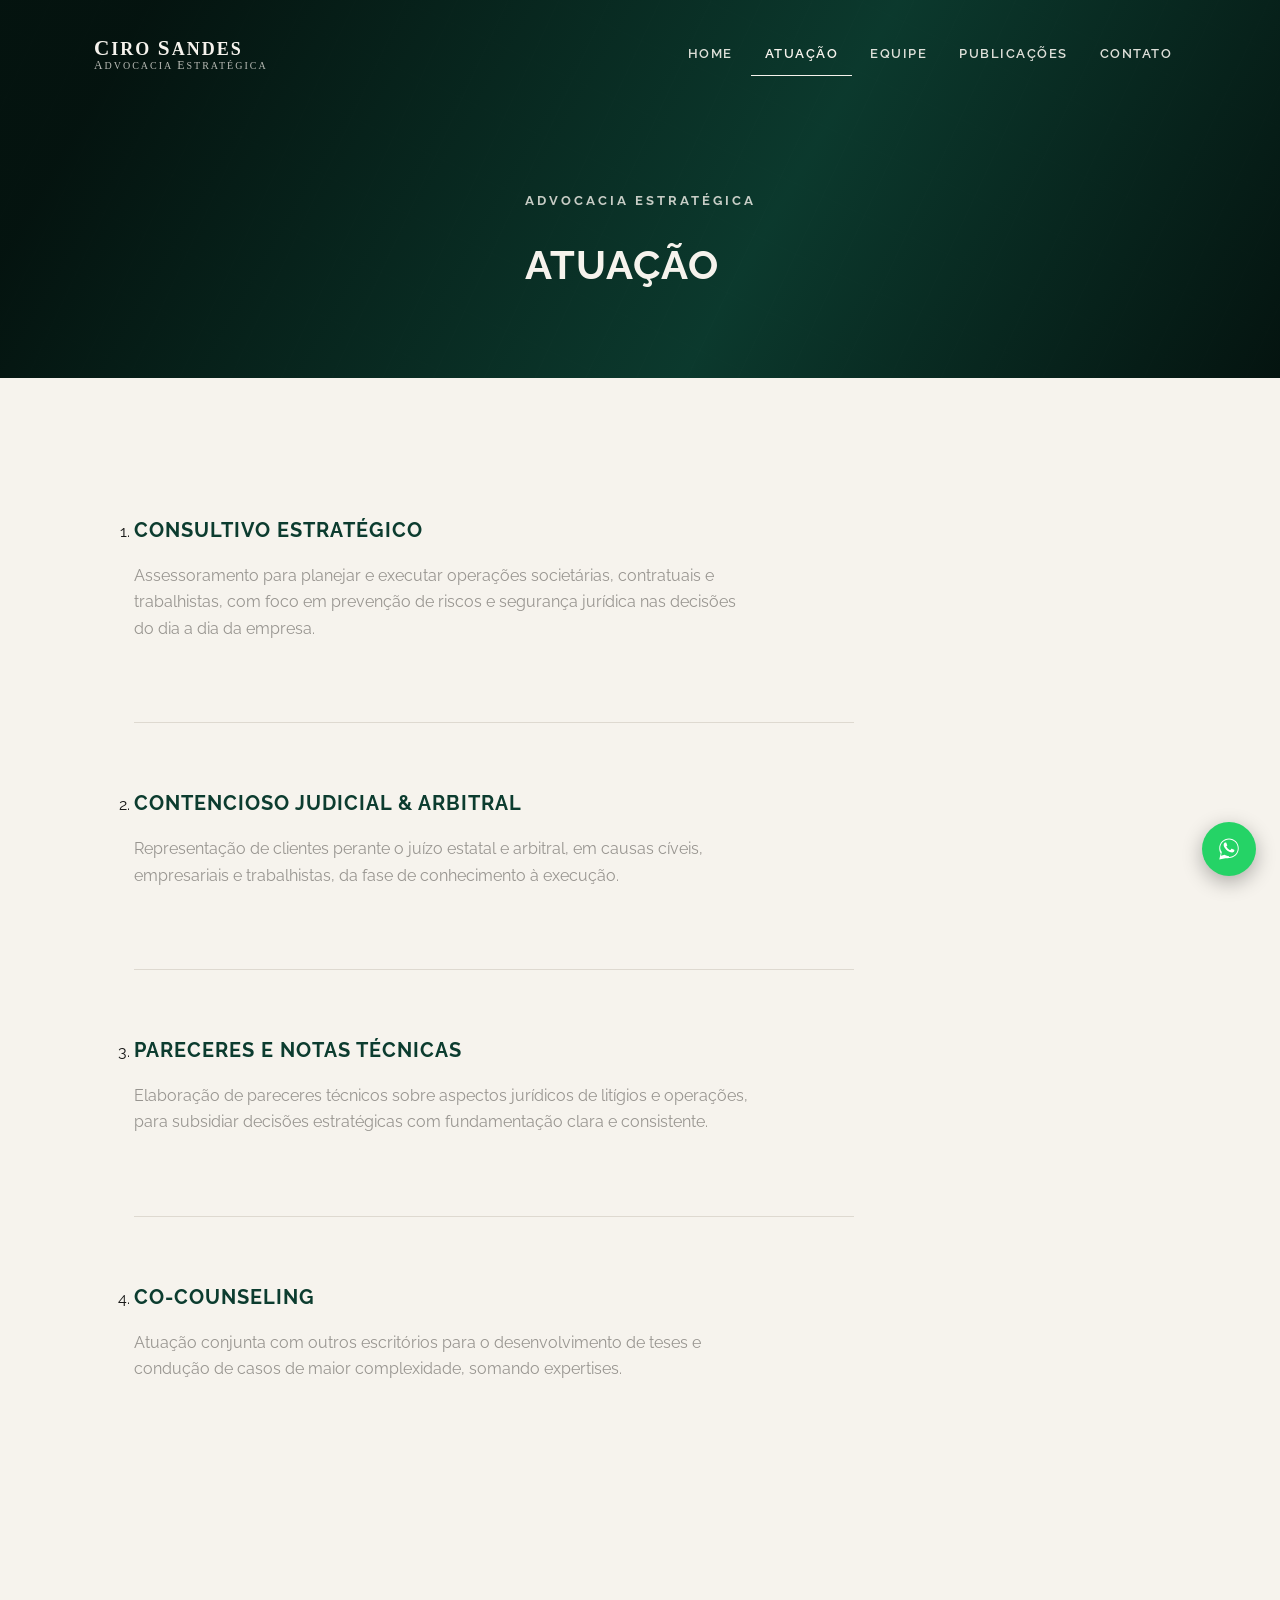
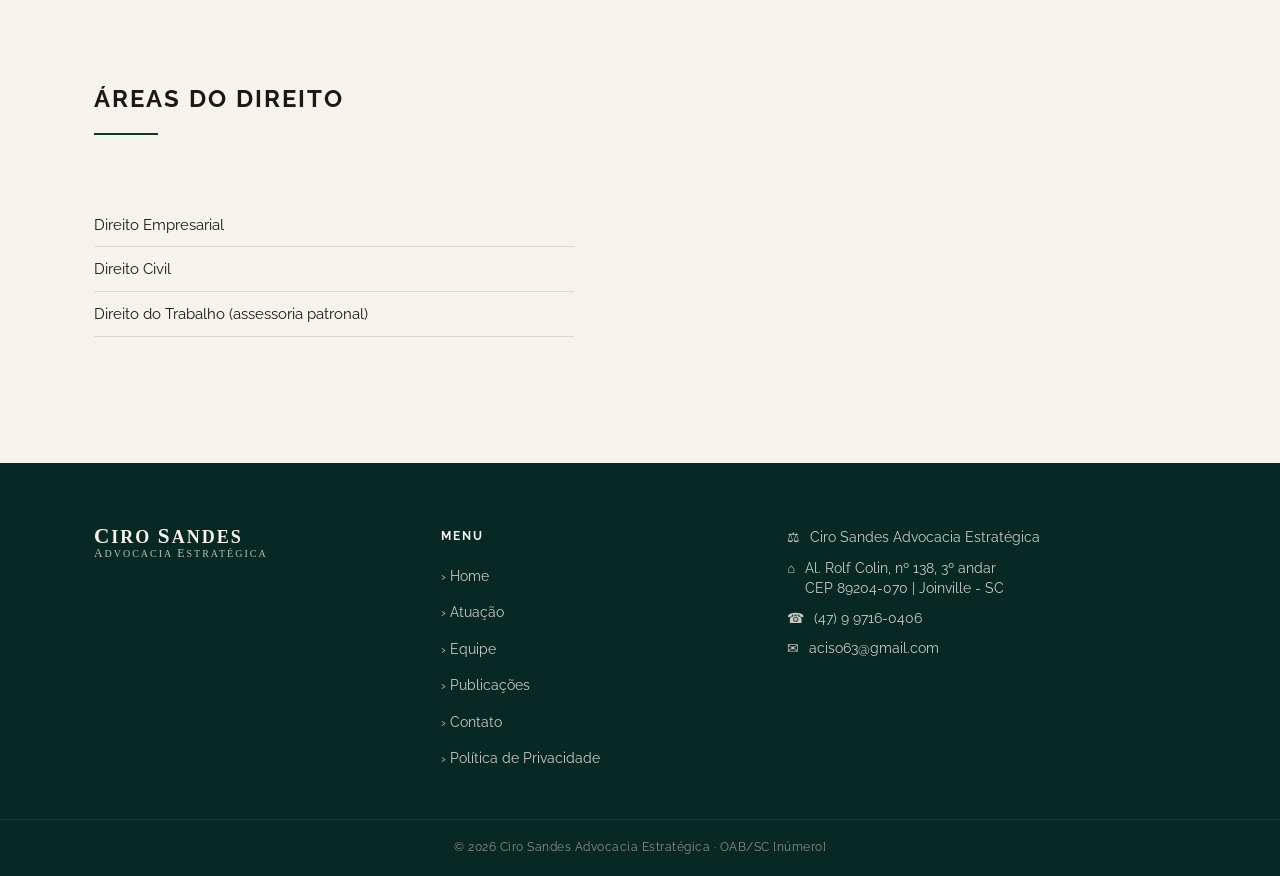
==== atuacao/index.html @ 4ce1efc1 "Rebuild as a multi-page editorial site matching adamek.com.br's IA Replace the single-page anchor la" ====
<!DOCTYPE html>
<html lang="pt-br">
<head>
<meta charset="UTF-8" />
<meta name="viewport" content="width=device-width, initial-scale=1.0" />
<title>Atuação — Ciro Sandes Advocacia Estratégica</title>
<meta name="description" content="Áreas de atuação de Ciro Sandes Advocacia Estratégica: consultivo estratégico, contencioso judicial e arbitral, pareceres e co-counseling." />
<link rel="canonical" href="https://seudominio.com.br/atuacao/" />
<meta property="og:type" content="website" />
<meta property="og:locale" content="pt_BR" />
<meta property="og:title" content="Atuação — Ciro Sandes Advocacia Estratégica" />
<meta property="og:description" content="Consultivo estratégico, contencioso judicial e arbitral, pareceres e notas técnicas, co-counseling." />
<meta property="og:url" content="https://seudominio.com.br/atuacao/" />
<link rel="icon" href="/assets/icons/favicon.svg" type="image/svg+xml" />
<link rel="preconnect" href="https://fonts.googleapis.com" />
<link rel="preconnect" href="https://fonts.gstatic.com" crossorigin />
<link href="https://fonts.googleapis.com/css2?family=Raleway:wght@300;400;500;600;700;800&display=swap" rel="stylesheet" />
<link rel="stylesheet" href="/css/style.css" />
</head>
<body>

<a class="skip-link" href="#conteudo">Pular para o conteúdo</a>

<header class="site-header" id="topo">
  <div class="container header-inner">
    <a href="/" class="brand">
      <img src="/assets/img/logo/ciro-sandes-logo.png" alt="Ciro Sandes Advocacia Estratégica" class="brand-logo" onerror="this.style.display='none'" />
      <span class="brand-text cap-initials">
        <strong>Ciro Sandes</strong>
        <small>Advocacia Estratégica</small>
      </span>
    </a>

    <nav class="main-nav" id="main-nav">
      <ul>
        <li><a href="/">Home</a></li>
        <li><a href="/atuacao/" aria-current="page">Atuação</a></li>
        <li><a href="/equipe/">Equipe</a></li>
        <li><a href="/publicacoes/">Publicações</a></li>
        <li><a href="/contato/">Contato</a></li>
      </ul>
    </nav>

    <button class="nav-toggle" id="nav-toggle" aria-label="Abrir menu" aria-expanded="false" aria-controls="main-nav">
      <span></span><span></span><span></span>
    </button>
  </div>
</header>

<main id="conteudo">

  <section class="page-hero">
    <div class="hero-texture" aria-hidden="true"></div>
    <div class="container page-hero-inner">
      <p class="eyebrow">Advocacia Estratégica</p>
      <h1>Atuação</h1>
    </div>
  </section>

  <section class="about" style="padding-top: var(--space-8);">
    <div class="container">
      <ol class="areas-list">
        <li class="area-item" id="consultivo-estrategico">
          <h2>Consultivo estratégico</h2>
          <p>Assessoramento para planejar e executar operações societárias, contratuais e trabalhistas, com foco em prevenção de riscos e segurança jurídica nas decisões do dia a dia da empresa.</p>
        </li>
        <li class="area-item" id="contencioso-judicial-arbitral">
          <h2>Contencioso judicial &amp; arbitral</h2>
          <p>Representação de clientes perante o juízo estatal e arbitral, em causas cíveis, empresariais e trabalhistas, da fase de conhecimento à execução.</p>
        </li>
        <li class="area-item" id="pareceres-notas-tecnicas">
          <h2>Pareceres e notas técnicas</h2>
          <p>Elaboração de pareceres técnicos sobre aspectos jurídicos de litígios e operações, para subsidiar decisões estratégicas com fundamentação clara e consistente.</p>
        </li>
        <li class="area-item" id="co-counseling">
          <h2>Co-counseling</h2>
          <p>Atuação conjunta com outros escritórios para o desenvolvimento de teses e condução de casos de maior complexidade, somando expertises.</p>
        </li>
      </ol>
    </div>
  </section>

  <section class="about" id="areas-direito">
    <div class="container about-grid">
      <div class="section-head">
        <h2>ÁREAS DO DIREITO</h2>
        <span class="rule"></span>
      </div>
      <div class="about-areas" style="grid-column: 1 / -1; max-width: 480px;">
        <ul>
          <li>Direito Empresarial</li>
          <li>Direito Civil</li>
          <li>Direito do Trabalho (assessoria patronal)</li>
        </ul>
      </div>
    </div>
  </section>

</main>

<footer class="site-footer">
  <div class="container footer-grid">
    <div class="footer-brand">
      <img src="/assets/img/logo/ciro-sandes-logo.png" alt="Ciro Sandes Advocacia Estratégica" onerror="this.style.display='none'" />
      <span class="brand-text cap-initials">
        <strong>Ciro Sandes</strong>
        <small>Advocacia Estratégica</small>
      </span>
    </div>

    <div class="footer-nav">
      <p class="widget-title">Menu</p>
      <ul>
        <li><a href="/">› Home</a></li>
        <li><a href="/atuacao/">› Atuação</a></li>
        <li><a href="/equipe/">› Equipe</a></li>
        <li><a href="/publicacoes/">› Publicações</a></li>
        <li><a href="/contato/">› Contato</a></li>
        <li><a href="/privacidade/">› Política de Privacidade</a></li>
      </ul>
    </div>

    <div class="footer-contact">
      <ul>
        <li><span class="icon" aria-hidden="true">⚖</span>Ciro Sandes Advocacia Estratégica</li>
        <li><span class="icon" aria-hidden="true">⌂</span>Al. Rolf Colin, nº 138, 3º andar<br>CEP 89204-070 | Joinville - SC</li>
        <li><span class="icon" aria-hidden="true">☎</span><a href="tel:+5547997160406">(47) 9 9716-0406</a></li>
        <li><span class="icon" aria-hidden="true">✉</span><a href="mailto:aciso63@gmail.com">aciso63@gmail.com</a></li>
      </ul>
    </div>
  </div>

  <div class="footer-bottom">
    <div class="container">
      <p>&copy; <span id="year"></span> Ciro Sandes Advocacia Estratégica · OAB/SC [número]</p>
    </div>
  </div>
</footer>

<a href="https://wa.me/5547997160406" class="whatsapp-fab" target="_blank" rel="noopener" aria-label="Falar no WhatsApp">
  <svg viewBox="0 0 32 32" aria-hidden="true"><path d="M16.001 3C9.373 3 4 8.373 4 15.001c0 2.386.63 4.62 1.735 6.554L4 29l7.62-1.69A11.94 11.94 0 0 0 16.001 27C22.63 27 28 21.627 28 15.001 28 8.373 22.63 3 16.001 3zm0 21.8a9.77 9.77 0 0 1-4.98-1.36l-.357-.212-4.52 1.003 1.03-4.406-.234-.372A9.74 9.74 0 0 1 5.2 15c0-5.964 4.837-10.8 10.801-10.8 5.963 0 10.799 4.836 10.799 10.8 0 5.963-4.836 10.8-10.799 10.8zm5.928-8.09c-.324-.163-1.917-.946-2.214-1.055-.297-.108-.513-.162-.729.163-.216.325-.837 1.055-1.027 1.272-.189.216-.378.243-.702.081-.324-.163-1.368-.505-2.606-1.612-.963-.86-1.614-1.923-1.803-2.248-.189-.325-.02-.5.143-.662.146-.146.324-.379.486-.568.163-.19.216-.325.324-.54.108-.217.054-.406-.027-.569-.081-.162-.729-1.762-.999-2.412-.263-.632-.53-.547-.729-.557l-.62-.011c-.216 0-.568.081-.865.406-.297.325-1.135 1.11-1.135 2.708 0 1.598 1.162 3.142 1.324 3.359.163.216 2.288 3.494 5.545 4.899.775.334 1.38.534 1.852.684.778.248 1.486.213 2.046.129.624-.093 1.917-.784 2.187-1.541.27-.758.27-1.407.189-1.542-.081-.135-.297-.216-.621-.379z"/></svg>
</a>

<script src="/js/main.js" defer></script>
</body>
</html>
---- css/style.css ----
/* ==========================================================================
   Design tokens — ivory + dark forest green (traditional law-firm palette)
   ========================================================================== */
:root {
  color-scheme: light;

  --color-bg: #f6f3ed;        /* fundo principal — marfim / off-white quente */
  --color-bg-alt: #eae5db;    /* fundo alternativo recomendado — bege claro */
  --color-white: #fcfbf8;     /* branco auxiliar — branco suave */
  --color-green: #0c3c2f;     /* verde institucional — verde floresta escuro */
  --color-green-dark: #082923;
  --color-text: #191918;      /* texto principal escuro — preto quente */
  --color-text-muted: #989590;/* cinza/taupe auxiliar */
  --color-border: #ded9d0;    /* bordas — bege/cinza muito claro */

  --font-heading: Georgia, 'Times New Roman', serif;
  --font-base: 'Raleway', sans-serif;

  --container-width: 1140px;
  --header-height: 110px;
  --header-height-scrolled: 55px;
  --transition: 0.25s ease;

  --space-1: 8px;
  --space-2: 16px;
  --space-3: 24px;
  --space-4: 32px;
  --space-5: 48px;
  --space-6: 64px;
  --space-7: 80px;
  --space-8: 96px;
  --space-9: 120px;
}

@media (max-width: 860px) {
  :root { --header-height: 90px; }
}

/* Fixed brand palette — this is a marketing site with a defined identity,
   so it does not adapt to the visitor's OS dark-mode preference. */

/* ==========================================================================
   Reset
   ========================================================================== */
* { box-sizing: border-box; }
html { scroll-behavior: smooth; }
body {
  margin: 0;
  font-family: var(--font-base);
  color: var(--color-text);
  background: var(--color-bg);
  line-height: 1.65;
  -webkit-font-smoothing: antialiased;
}
img { max-width: 100%; display: block; }
a { color: inherit; text-decoration: none; }
ul { list-style: none; margin: 0; padding: 0; }
h1, h2, h3, h4 {
  margin: 0 0 0.6em;
  font-weight: 700;
  text-transform: uppercase;
  letter-spacing: 1.5px;
}

.container {
  max-width: var(--container-width);
  margin: 0 auto;
  padding: 0 24px;
}

.skip-link {
  position: absolute;
  left: -999px;
  top: 0;
  background: var(--color-green);
  color: var(--color-bg);
  padding: 10px 16px;
  z-index: 1000;
}
.skip-link:focus { left: 0; }

.visually-hidden {
  position: absolute;
  width: 1px;
  height: 1px;
  padding: 0;
  margin: -1px;
  overflow: hidden;
  clip: rect(0, 0, 0, 0);
  white-space: nowrap;
  border: 0;
}

/* Enlarged initial letters on important words in the wordmark (JS-applied) */
.cap-initial {
  font-size: 1.18em;
  line-height: 0;
}

/* ==========================================================================
   Header — transparent over the hero, solid forest green once scrolled
   ========================================================================== */
.site-header {
  position: fixed;
  top: 0;
  left: 0;
  right: 0;
  z-index: 200;
  height: var(--header-height);
  background: transparent;
  transition: background var(--transition), height var(--transition), box-shadow var(--transition);
}
.site-header.is-scrolled {
  background: var(--color-green);
  height: var(--header-height-scrolled);
  box-shadow: 0 2px 14px rgba(0,0,0,0.25);
}
.header-inner {
  display: flex;
  align-items: center;
  justify-content: space-between;
  height: 100%;
}
.brand {
  display: flex;
  align-items: center;
  gap: 12px;
  color: var(--color-bg);
}
.brand-logo { height: 38px; width: auto; }
.brand-text {
  font-family: var(--font-heading);
  font-weight: 700;
  display: flex;
  flex-direction: column;
  line-height: 1.15;
}
.brand-text strong {
  text-transform: uppercase;
  font-size: 18px;
  letter-spacing: 2px;
  font-weight: 700;
  color: var(--color-bg);
}
.brand-text small {
  font-weight: 400;
  text-transform: uppercase;
  color: var(--color-bg);
  opacity: 0.75;
  font-size: 10px;
  letter-spacing: 2px;
}

.main-nav ul { display: flex; gap: 4px; align-items: center; }
.main-nav a {
  display: block;
  padding: 10px 14px;
  color: var(--color-bg);
  font-size: 12.5px;
  font-weight: 600;
  text-transform: uppercase;
  letter-spacing: 1.5px;
  border-bottom: 1px solid transparent;
  transition: color var(--transition), border-color var(--transition), opacity var(--transition);
  opacity: 0.9;
}
.main-nav a:hover { opacity: 1; border-color: var(--color-bg); }
.main-nav a[aria-current="page"] { opacity: 1; border-color: var(--color-bg); }

.nav-toggle {
  display: none;
  flex-direction: column;
  justify-content: center;
  gap: 5px;
  width: 40px;
  height: 40px;
  background: none;
  border: none;
  cursor: pointer;
}
.nav-toggle span {
  display: block;
  height: 2px;
  background: var(--color-bg);
  border-radius: 1px;
  transition: transform var(--transition), opacity var(--transition);
}
.nav-toggle[aria-expanded="true"] span:nth-child(1) { transform: translateY(7px) rotate(45deg); }
.nav-toggle[aria-expanded="true"] span:nth-child(2) { opacity: 0; }
.nav-toggle[aria-expanded="true"] span:nth-child(3) { transform: translateY(-7px) rotate(-45deg); }

@media (max-width: 860px) {
  .nav-toggle { display: flex; }
  .main-nav {
    position: absolute;
    top: 100%;
    left: 0;
    right: 0;
    background: var(--color-green);
    max-height: 0;
    overflow: hidden;
    transition: max-height var(--transition);
  }
  .main-nav.open { max-height: 400px; }
  .main-nav ul { flex-direction: column; align-items: stretch; padding: 8px 24px 20px; gap: 0; }
  .main-nav a { padding: 14px 0; border-bottom: 1px solid rgba(255,255,255,0.12); opacity: 1; }
}

/* ==========================================================================
   Buttons — flat, cut corners, no shadow, no lift (traditional, not "SaaS")
   btn-accent  = solid green / cream text -> for light-bg sections
   btn-invert  = solid cream / green text -> for dark green sections
   btn-outline = green border            -> for light-bg sections
   btn-ghost   = cream border             -> for dark green sections
   ========================================================================== */
.btn {
  --cut: 9px;
  display: inline-block;
  padding: 13px 26px;
  font-size: 12px;
  font-weight: 700;
  text-transform: uppercase;
  letter-spacing: 1.5px;
  clip-path: polygon(var(--cut) 0, 100% 0, 100% calc(100% - var(--cut)), calc(100% - var(--cut)) 100%, 0 100%, 0 var(--cut));
  transition: background var(--transition), color var(--transition), border-color var(--transition);
}
.btn-accent { background: var(--color-green); color: var(--color-bg); }
.btn-accent:hover { background: var(--color-green-dark); }
.btn-invert { background: var(--color-bg); color: var(--color-green); }
.btn-invert:hover { background: var(--color-white); }
.btn-ghost { border: 1px solid rgba(246,243,237,0.6); color: var(--color-bg); padding: 12px 25px; }
.btn-ghost:hover { border-color: var(--color-bg); background: rgba(246,243,237,0.08); }
.btn-outline { border: 1px solid var(--color-green); color: var(--color-green); padding: 12px 25px; }
.btn-outline:hover { background: var(--color-green); color: var(--color-bg); }
.btn-small { padding: 9px 18px; font-size: 11px; }

/* ==========================================================================
   Hero — full height, textured dark-green background, left-aligned content
   ========================================================================== */
.hero {
  position: relative;
  min-height: 100vh;
  display: flex;
  align-items: center;
  overflow: hidden;
  background: var(--color-green-dark);
  color: var(--color-bg);
}
.hero-texture {
  position: absolute;
  inset: 0;
  background:
    linear-gradient(120deg, rgba(4,18,14,0.94) 10%, rgba(12,60,47,0.85) 60%, rgba(4,18,14,0.92) 100%),
    repeating-linear-gradient(115deg, rgba(246,243,237,0.035) 0 1px, transparent 1px 46px),
    repeating-linear-gradient(25deg, rgba(246,243,237,0.02) 0 1px, transparent 1px 64px);
}
.hero-inner {
  position: relative;
  max-width: 620px;
  text-align: left;
  padding-top: var(--header-height);
}
.eyebrow {
  color: var(--color-bg);
  opacity: 0.8;
  text-transform: uppercase;
  letter-spacing: 3px;
  font-weight: 700;
  font-size: 12.5px;
  margin-bottom: 20px;
}
.hero h1 {
  font-size: clamp(26px, 4vw, 38px);
  line-height: 1.35;
  letter-spacing: 0.5px;
  margin-bottom: 24px;
  color: var(--color-bg);
}
.hero-lead {
  color: var(--color-bg);
  opacity: 0.75;
  font-size: 16px;
  text-transform: none;
  letter-spacing: normal;
  max-width: 480px;
  margin: 0 0 36px;
}
.hero-actions { display: flex; gap: 16px; flex-wrap: wrap; }

/* ==========================================================================
   Page hero — compact dark band used at the top of every inner page,
   so the transparent header always sits over a dark surface
   ========================================================================== */
.page-hero {
  position: relative;
  min-height: 42vh;
  display: flex;
  align-items: flex-end;
  overflow: hidden;
  background: var(--color-green-dark);
  color: var(--color-bg);
  padding-bottom: var(--space-7);
}
.page-hero-inner {
  position: relative;
  padding-top: var(--header-height);
  max-width: 720px;
}
.page-hero h1 {
  font-size: clamp(28px, 4vw, 40px);
  letter-spacing: 1px;
  margin: 0;
  color: var(--color-bg);
}

@media (max-width: 600px) {
  .page-hero { min-height: 34vh; padding-bottom: var(--space-6); }
}

/* ==========================================================================
   Section heads / rules
   ========================================================================== */
.section-head h2 { font-size: 24px; letter-spacing: 2px; color: var(--color-text); }
.section-head.center { text-align: center; }
.rule {
  display: block;
  width: 64px;
  height: 2px;
  background: var(--color-green);
  margin-top: 12px;
}
.rule-right { margin-left: auto; }
.rule-center { margin-left: auto; margin-right: auto; }
.section-cta { text-align: center; margin-top: 40px; }

/* ==========================================================================
   Pillars — plain columns, no cards, no shadows
   ========================================================================== */
.pillars { padding: 110px 0 90px; background: var(--color-bg); }
.pillars-grid {
  display: grid;
  grid-template-columns: repeat(4, 1fr);
  gap: 44px 36px;
}
.pillar-col h2 { font-size: 16.5px; letter-spacing: 1px; color: var(--color-green); }
.pillar-col p { color: var(--color-text-muted); font-size: 14.5px; margin: 0 0 20px; text-transform: none; letter-spacing: normal; }

@media (max-width: 900px) {
  .pillars-grid { grid-template-columns: repeat(2, 1fr); }
}
@media (max-width: 560px) {
  .pillars-grid { grid-template-columns: 1fr; }
}

/* ==========================================================================
   Textured alternate sections (experience / publications)
   ========================================================================== */
.history, .publications { position: relative; background: var(--color-bg-alt); }
.history-texture {
  position: absolute;
  inset: 0;
  background:
    repeating-linear-gradient(115deg, rgba(12,60,47,0.045) 0 1px, transparent 1px 42px),
    repeating-linear-gradient(25deg, rgba(12,60,47,0.025) 0 1px, transparent 1px 60px);
}

.history { padding: 100px 0; }
.history-inner {
  position: relative;
  display: grid;
  grid-template-columns: 1fr 1.3fr;
  gap: 50px;
  align-items: start;
}
.history-headline h2 { font-size: 28px; line-height: 1.35; color: var(--color-green); }
.history-text p { color: var(--color-text-muted); font-size: 16px; text-transform: none; letter-spacing: normal; }

@media (max-width: 780px) {
  .history-inner { grid-template-columns: 1fr; }
}

/* ==========================================================================
   Publications
   ========================================================================== */
.publications { padding: 100px 0; }
.publications .container { position: relative; }
.pub-thumb {
  aspect-ratio: 1;
  background: var(--color-white);
  border: 1px solid var(--color-border);
  margin-bottom: 16px;
}
.pub-grid {
  display: grid;
  grid-template-columns: repeat(3, 1fr);
  gap: 34px;
  margin-top: 40px;
}
.pub-card h3 { font-size: 14.5px; letter-spacing: 0.5px; margin-bottom: 4px; color: var(--color-text); }
.pub-author { color: var(--color-text-muted); font-size: 13.5px; margin: 0; text-transform: none; letter-spacing: normal; }

@media (max-width: 860px) {
  .pub-grid { grid-template-columns: 1fr; }
}

/* ==========================================================================
   About
   ========================================================================== */
.about { padding: 100px 0; background: var(--color-bg); }
.about-grid {
  display: grid;
  grid-template-columns: 1fr 1fr 1fr;
  gap: 50px;
}
.about-grid .section-head { grid-column: 1 / -1; }
.about-text { grid-column: span 2; position: relative; }
.dropcap {
  float: left;
  font-family: var(--font-heading);
  font-size: 60px;
  line-height: 0.75;
  font-weight: 300;
  color: var(--color-green);
  margin-right: 10px;
  margin-top: 8px;
}
.about-text p { color: var(--color-text-muted); text-transform: none; letter-spacing: normal; }
.about-areas h3 { font-size: 15px; letter-spacing: 1px; color: var(--color-text); }
.about-areas ul { margin: 18px 0 26px; }
.about-areas li {
  padding: 10px 0;
  border-bottom: 1px solid var(--color-border);
  font-size: 14.5px;
  text-transform: none;
  color: var(--color-text);
}

@media (max-width: 900px) {
  .about-grid { grid-template-columns: 1fr; }
  .about-text { grid-column: auto; }
}

/* ==========================================================================
   Advogado (profile)
   ========================================================================== */
.team { padding: 100px 0; background: var(--color-bg); }
.profile-card {
  margin-top: 40px;
  display: grid;
  grid-template-columns: 240px 1fr;
  gap: 48px;
  align-items: center;
  max-width: 780px;
  margin-left: auto;
  margin-right: auto;
}
.profile-photo-frame { border: 1px solid var(--color-border); padding: 10px; background: var(--color-white); }
.profile-photo {
  aspect-ratio: 4 / 5;
  background-color: var(--color-bg-alt);
  background-size: cover;
  background-position: center top;
}
.profile-info h3 { font-size: 19px; letter-spacing: 1px; margin-bottom: 6px; color: var(--color-text); }
.profile-info p { text-transform: none; letter-spacing: normal; color: var(--color-text-muted); }
.team-role {
  color: var(--color-green) !important;
  font-size: 12.5px;
  margin: 0 0 14px;
  text-transform: uppercase !important;
  letter-spacing: 1px !important;
  font-weight: 600;
}

@media (max-width: 600px) {
  .profile-card { grid-template-columns: 1fr; text-align: center; }
  .profile-photo-frame { width: 200px; margin: 0 auto; }
}

.profile-meta {
  margin-top: var(--space-5);
  display: flex;
  flex-direction: column;
  gap: var(--space-2);
}
.profile-meta dt {
  font-size: 11.5px;
  text-transform: uppercase;
  letter-spacing: 1.5px;
  color: var(--color-text-muted);
}
.profile-meta dd {
  margin: 2px 0 0;
  font-size: 14.5px;
  color: var(--color-text);
}
.profile-meta a { color: var(--color-green); text-decoration: underline; text-underline-offset: 3px; }

/* ==========================================================================
   Equipe — grid of profiles (list page)
   ========================================================================== */
.team-grid-list {
  margin-top: var(--space-5);
  display: grid;
  grid-template-columns: repeat(3, 1fr);
  gap: var(--space-6) var(--space-4);
}
.team-grid-item { display: block; }
.team-grid-item .profile-photo-frame { margin-bottom: var(--space-2); }
.team-grid-item .profile-photo { aspect-ratio: 4 / 5; }
.team-grid-item h3 {
  font-size: 15px;
  letter-spacing: 1px;
  margin-bottom: 4px;
  color: var(--color-text);
  transition: color var(--transition);
}
.team-grid-item:hover h3 { color: var(--color-green); }
.team-grid-item .team-role { margin: 0; }

@media (max-width: 860px) {
  .team-grid-list { grid-template-columns: repeat(2, 1fr); }
}
@media (max-width: 520px) {
  .team-grid-list { grid-template-columns: 1fr; max-width: 280px; margin-inline: auto; }
}

/* ==========================================================================
   Atuação — editorial list of practice areas (no cards)
   ========================================================================== */
.areas-list {
  max-width: 760px;
  margin-top: var(--space-2);
}
.areas-list .area-item {
  padding: var(--space-6) 0;
  border-bottom: 1px solid var(--color-border);
}
.areas-list .area-item:first-child { padding-top: var(--space-3); }
.areas-list .area-item:last-child { border-bottom: none; }
.areas-list h2 { font-size: 20px; letter-spacing: 1px; color: var(--color-green); margin-bottom: var(--space-2); }
.areas-list p { color: var(--color-text-muted); text-transform: none; letter-spacing: normal; max-width: 620px; }

/* ==========================================================================
   Reconhecimentos e associações
   ========================================================================== */
.recognition { padding: 100px 0; position: relative; background: var(--color-bg-alt); }
.recognition .container { position: relative; }
.recognition-grid {
  margin-top: var(--space-5);
  display: grid;
  grid-template-columns: repeat(4, 1fr);
  gap: var(--space-5) var(--space-4);
  align-items: center;
}
.recognition-item {
  display: flex;
  align-items: center;
  justify-content: center;
  height: 56px;
  text-align: center;
  color: var(--color-text-muted);
  font-size: 11px;
  text-transform: uppercase;
  letter-spacing: 1.5px;
}

@media (max-width: 780px) {
  .recognition-grid { grid-template-columns: repeat(2, 1fr); }
}

/* ==========================================================================
   Back link (used at the top of inner-page content, e.g. "voltar à equipe")
   ========================================================================== */
.back-link {
  display: inline-block;
  font-size: 12px;
  font-weight: 700;
  text-transform: uppercase;
  letter-spacing: 1.5px;
  color: var(--color-green);
  margin-bottom: var(--space-5);
}
.back-link:hover { text-decoration: underline; text-underline-offset: 3px; }

/* ==========================================================================
   LGPD consent checkbox
   ========================================================================== */
.consent-field {
  display: flex;
  align-items: flex-start;
  gap: 10px;
  margin-top: var(--space-3);
}
.consent-field input[type="checkbox"] {
  margin-top: 3px;
  width: 15px;
  height: 15px;
  flex-shrink: 0;
  accent-color: var(--color-green);
}
.consent-field label {
  margin: 0;
  text-transform: none;
  letter-spacing: normal;
  font-size: 13px;
  line-height: 1.5;
  color: inherit;
  opacity: 0.85;
}
.consent-field a { text-decoration: underline; text-underline-offset: 3px; }

/* ==========================================================================
   Contact
   ========================================================================== */
.contact { padding: 100px 0; background: var(--color-green); color: var(--color-bg); }
.contact-info h2 { font-size: 24px; color: var(--color-bg); }
.contact-grid {
  display: grid;
  grid-template-columns: 1fr 1.2fr;
  gap: 60px;
}
.contact-info > p { color: var(--color-bg); opacity: 0.75; text-transform: none; letter-spacing: normal; }
.contact-list { margin-top: 26px; display: flex; flex-direction: column; gap: 20px; }
.contact-list li { display: flex; gap: 12px; font-size: 14px; color: var(--color-bg); opacity: 0.9; }
.contact-list .icon { flex-shrink: 0; width: 18px; opacity: 1; }
.contact-list a { color: var(--color-bg); text-decoration: underline; text-underline-offset: 3px; }

.contact-form {
  display: flex;
  flex-direction: column;
  gap: 6px;
  background: rgba(246,243,237,0.06);
  border: 1px solid rgba(246,243,237,0.18);
  padding: 30px;
}
.contact-form label {
  font-size: 11.5px;
  text-transform: uppercase;
  letter-spacing: 1.5px;
  color: var(--color-bg);
  opacity: 0.7;
  margin-top: 12px;
}
.contact-form input,
.contact-form textarea {
  background: rgba(246,243,237,0.08);
  border: 1px solid rgba(246,243,237,0.2);
  padding: 12px 14px;
  color: var(--color-bg);
  font-family: inherit;
  font-size: 14px;
}
.contact-form input:focus,
.contact-form textarea:focus {
  outline: 1px solid var(--color-bg);
  outline-offset: 1px;
}
.contact-form button { margin-top: 20px; align-self: flex-start; }
.form-status { font-size: 13px; color: var(--color-bg); min-height: 1.2em; text-transform: none; letter-spacing: normal; }

/* Light variant, used on the dedicated /contato/ page — declared after the
   base .contact rules above so it reliably wins the cascade (same specificity). */
.contact-light { background: var(--color-bg); color: var(--color-text); }
.contact-light .contact-info h2,
.contact-light .contact-info > p,
.contact-light .contact-list li,
.contact-light .contact-form label,
.contact-light .form-status { color: var(--color-text); opacity: 1; }
.contact-light .contact-info > p { color: var(--color-text-muted); }
.contact-light .contact-form label { color: var(--color-text-muted); }
.contact-light .contact-list a,
.contact-light .form-status { color: var(--color-green); }
.contact-light .contact-form {
  background: var(--color-white);
  border: 1px solid var(--color-border);
}
.contact-light .contact-form input,
.contact-light .contact-form textarea {
  background: var(--color-bg);
  border: 1px solid var(--color-border);
  color: var(--color-text);
}
.contact-light .contact-form input:focus,
.contact-light .contact-form textarea:focus { outline: 1px solid var(--color-green); }

@media (max-width: 860px) {
  .contact-grid { grid-template-columns: 1fr; }
}

/* ==========================================================================
   Footer
   ========================================================================== */
.site-footer { background: var(--color-green-dark); color: #c7cbc4; }
.footer-grid {
  display: grid;
  grid-template-columns: 1fr 1fr 1.3fr;
  gap: 40px;
  padding: 64px 24px 48px;
}
.footer-brand { display: flex; align-items: flex-start; gap: 12px; }
.footer-brand img { height: 40px; }
.footer-brand .brand-text strong,
.footer-brand .brand-text small { color: var(--color-bg); }

.widget-title {
  color: var(--color-bg);
  font-size: 12px;
  text-transform: uppercase;
  letter-spacing: 2px;
  margin: 0 0 16px;
  font-weight: 700;
}
.footer-nav ul, .footer-contact ul { display: flex; flex-direction: column; gap: 10px; }
.footer-nav a { font-size: 13.5px; color: #c7cbc4; transition: color var(--transition); }
.footer-nav a:hover { color: var(--color-bg); }
.footer-contact li { display: flex; gap: 10px; font-size: 13.5px; line-height: 1.5; }
.footer-contact .icon { flex-shrink: 0; }
.footer-contact a { color: #c7cbc4; }
.footer-contact a:hover { color: var(--color-bg); }

.footer-bottom {
  border-top: 1px solid rgba(246,243,237,0.1);
  padding: 18px 0;
}
.footer-bottom p {
  margin: 0;
  font-size: 12px;
  color: #8a8f87;
  text-align: center;
  letter-spacing: 0.5px;
}

@media (max-width: 780px) {
  .footer-grid { grid-template-columns: 1fr; }
}

/* ==========================================================================
   WhatsApp FAB
   ========================================================================== */
.whatsapp-fab {
  position: fixed;
  right: 24px;
  bottom: 24px;
  width: 54px;
  height: 54px;
  border-radius: 50%;
  background: #25d366;
  display: flex;
  align-items: center;
  justify-content: center;
  box-shadow: 0 6px 20px rgba(0,0,0,0.3);
  z-index: 90;
  transition: transform var(--transition);
}
.whatsapp-fab:hover { transform: scale(1.08); }
.whatsapp-fab svg { width: 26px; height: 26px; fill: #fff; }
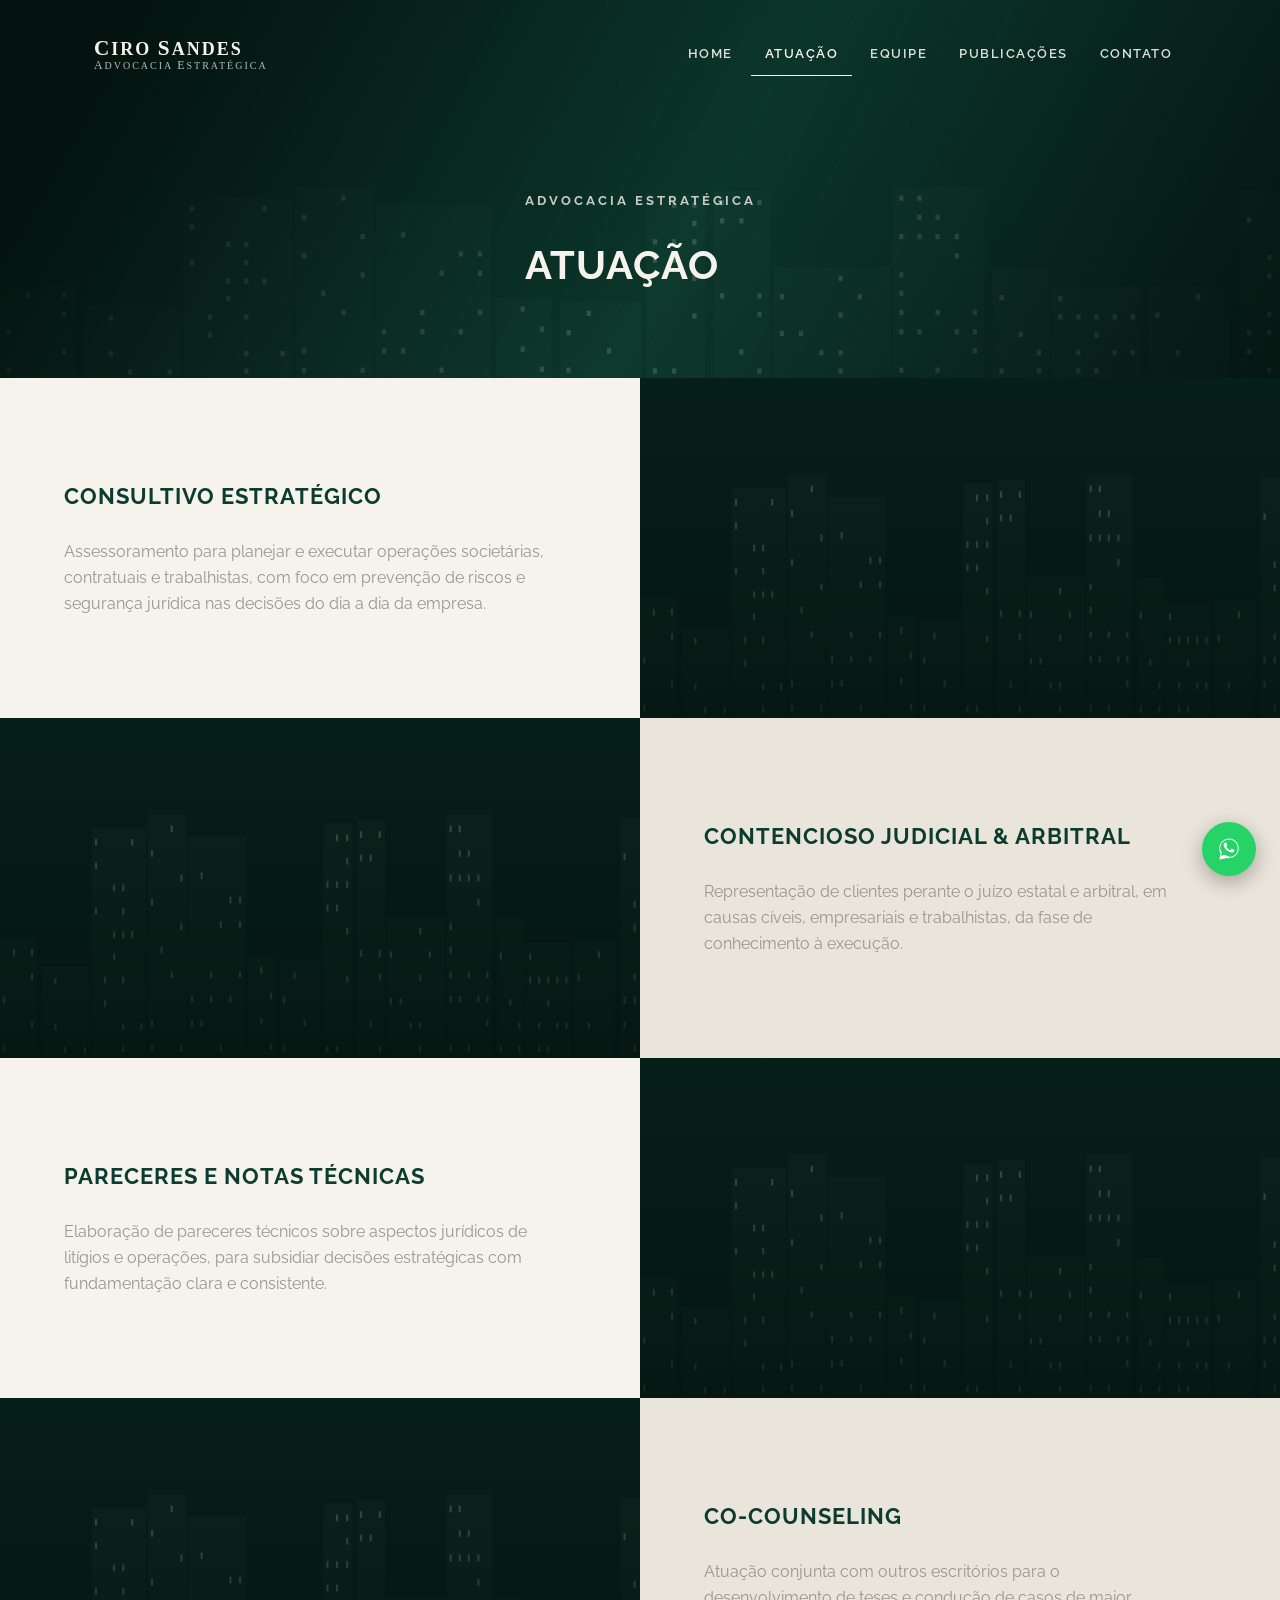
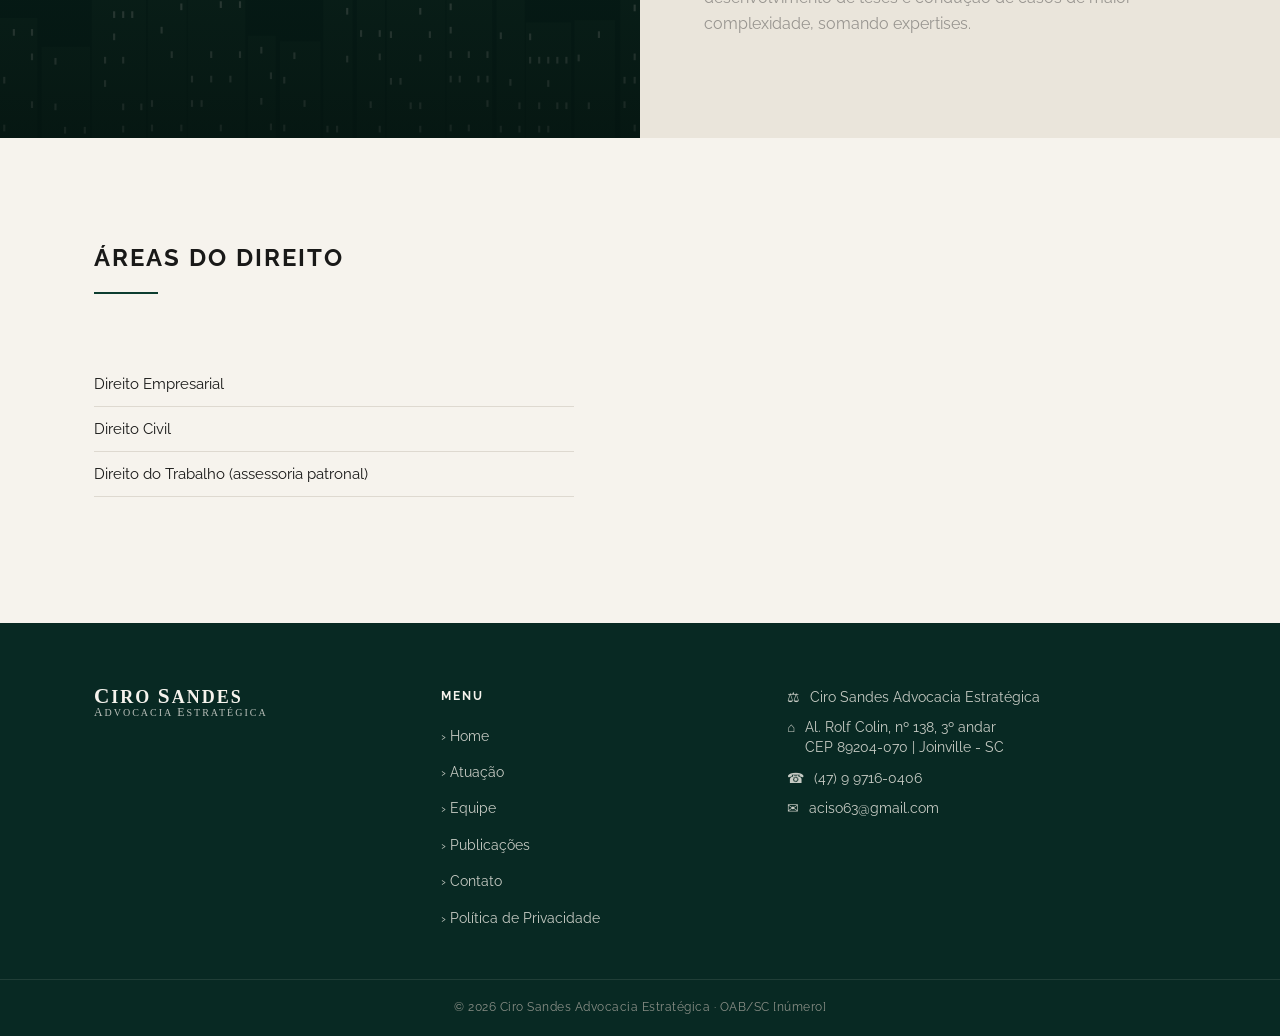
==== commit 96156c97: "Add the photographic personality the plain build was missing Photos the user sent of the live adamek" ====
--- a/atuacao/index.html
+++ b/atuacao/index.html
@@ -57,28 +57,37 @@
     </div>
   </section>
 
-  <section class="about" style="padding-top: var(--space-8);">
-    <div class="container">
-      <ol class="areas-list">
-        <li class="area-item" id="consultivo-estrategico">
-          <h2>Consultivo estratégico</h2>
-          <p>Assessoramento para planejar e executar operações societárias, contratuais e trabalhistas, com foco em prevenção de riscos e segurança jurídica nas decisões do dia a dia da empresa.</p>
-        </li>
-        <li class="area-item" id="contencioso-judicial-arbitral">
-          <h2>Contencioso judicial &amp; arbitral</h2>
-          <p>Representação de clientes perante o juízo estatal e arbitral, em causas cíveis, empresariais e trabalhistas, da fase de conhecimento à execução.</p>
-        </li>
-        <li class="area-item" id="pareceres-notas-tecnicas">
-          <h2>Pareceres e notas técnicas</h2>
-          <p>Elaboração de pareceres técnicos sobre aspectos jurídicos de litígios e operações, para subsidiar decisões estratégicas com fundamentação clara e consistente.</p>
-        </li>
-        <li class="area-item" id="co-counseling">
-          <h2>Co-counseling</h2>
-          <p>Atuação conjunta com outros escritórios para o desenvolvimento de teses e condução de casos de maior complexidade, somando expertises.</p>
-        </li>
-      </ol>
+  <div class="area-row" id="consultivo-estrategico">
+    <div class="area-text">
+      <h2>Consultivo estratégico</h2>
+      <p>Assessoramento para planejar e executar operações societárias, contratuais e trabalhistas, com foco em prevenção de riscos e segurança jurídica nas decisões do dia a dia da empresa.</p>
     </div>
-  </section>
+    <div class="area-image" aria-hidden="true"></div>
+  </div>
+
+  <div class="area-row area-row--alt" id="contencioso-judicial-arbitral">
+    <div class="area-image" aria-hidden="true"></div>
+    <div class="area-text">
+      <h2>Contencioso judicial &amp; arbitral</h2>
+      <p>Representação de clientes perante o juízo estatal e arbitral, em causas cíveis, empresariais e trabalhistas, da fase de conhecimento à execução.</p>
+    </div>
+  </div>
+
+  <div class="area-row" id="pareceres-notas-tecnicas">
+    <div class="area-text">
+      <h2>Pareceres e notas técnicas</h2>
+      <p>Elaboração de pareceres técnicos sobre aspectos jurídicos de litígios e operações, para subsidiar decisões estratégicas com fundamentação clara e consistente.</p>
+    </div>
+    <div class="area-image" aria-hidden="true"></div>
+  </div>
+
+  <div class="area-row area-row--alt" id="co-counseling">
+    <div class="area-image" aria-hidden="true"></div>
+    <div class="area-text">
+      <h2>Co-counseling</h2>
+      <p>Atuação conjunta com outros escritórios para o desenvolvimento de teses e condução de casos de maior complexidade, somando expertises.</p>
+    </div>
+  </div>
 
   <section class="about" id="areas-direito">
     <div class="container about-grid">
--- a/css/style.css
+++ b/css/style.css
@@ -250,9 +250,13 @@
   position: absolute;
   inset: 0;
   background:
-    linear-gradient(120deg, rgba(4,18,14,0.94) 10%, rgba(12,60,47,0.85) 60%, rgba(4,18,14,0.92) 100%),
+    linear-gradient(120deg, rgba(4,18,14,0.92) 10%, rgba(12,60,47,0.65) 55%, rgba(4,18,14,0.88) 100%),
     repeating-linear-gradient(115deg, rgba(246,243,237,0.035) 0 1px, transparent 1px 46px),
-    repeating-linear-gradient(25deg, rgba(246,243,237,0.02) 0 1px, transparent 1px 64px);
+    repeating-linear-gradient(25deg, rgba(246,243,237,0.02) 0 1px, transparent 1px 64px),
+    url('/assets/icons/skyline.svg');
+  background-repeat: no-repeat, no-repeat, no-repeat, repeat-x;
+  background-position: 0 0, 0 0, 0 0, left bottom;
+  background-size: auto, auto, auto, auto 60%;
 }
 .hero-inner {
   position: relative;
@@ -334,16 +338,37 @@
 .section-cta { text-align: center; margin-top: 40px; }
 
 /* ==========================================================================
-   Pillars — plain columns, no cards, no shadows
+   Pillars — dark photographic cards overlapping a light section, matching
+   the reference site's boxed treatment over its hero photo
    ========================================================================== */
 .pillars { padding: 110px 0 90px; background: var(--color-bg); }
 .pillars-grid {
   display: grid;
   grid-template-columns: repeat(4, 1fr);
-  gap: 44px 36px;
-}
-.pillar-col h2 { font-size: 16.5px; letter-spacing: 1px; color: var(--color-green); }
-.pillar-col p { color: var(--color-text-muted); font-size: 14.5px; margin: 0 0 20px; text-transform: none; letter-spacing: normal; }
+  gap: 28px;
+}
+.pillar-col {
+  position: relative;
+  overflow: hidden;
+  min-height: 210px;
+  display: flex;
+  flex-direction: column;
+  justify-content: flex-end;
+  padding: 28px 26px;
+  background-color: var(--color-green-dark);
+  background-image:
+    linear-gradient(180deg, rgba(4,18,14,0.55) 0%, rgba(4,18,14,0.85) 100%),
+    url('/assets/icons/skyline.svg');
+  background-repeat: no-repeat, repeat-x;
+  background-position: center, left bottom;
+  background-size: cover, auto 75%;
+  border: 1px solid var(--color-green);
+  transition: border-color var(--transition);
+}
+.pillar-col:hover { border-color: var(--color-bg); }
+.pillar-col h3 { position: relative; font-size: 16px; letter-spacing: 1px; color: var(--color-bg); margin-bottom: 10px; }
+.pillar-col p { position: relative; color: rgba(246,243,237,0.8); font-size: 14px; margin: 0 0 18px; text-transform: none; letter-spacing: normal; }
+.pillar-col .btn { position: relative; align-self: flex-start; }
 
 @media (max-width: 900px) {
   .pillars-grid { grid-template-columns: repeat(2, 1fr); }
@@ -460,6 +485,7 @@
   background-color: var(--color-bg-alt);
   background-size: cover;
   background-position: center top;
+  filter: grayscale(1) contrast(1.05);
 }
 .profile-info h3 { font-size: 19px; letter-spacing: 1px; margin-bottom: 6px; color: var(--color-text); }
 .profile-info p { text-transform: none; letter-spacing: normal; color: var(--color-text-muted); }
@@ -477,24 +503,31 @@
   .profile-photo-frame { width: 200px; margin: 0 auto; }
 }
 
-.profile-meta {
-  margin-top: var(--space-5);
+.profile-email { margin-top: -8px !important; }
+.profile-email a { color: var(--color-green); font-weight: 600; }
+
+.profile-highlights {
+  margin-top: var(--space-4);
   display: flex;
   flex-direction: column;
-  gap: var(--space-2);
-}
-.profile-meta dt {
-  font-size: 11.5px;
-  text-transform: uppercase;
-  letter-spacing: 1.5px;
+  gap: 10px;
+  max-width: 520px;
+}
+.profile-highlights li {
+  position: relative;
+  padding-left: 18px;
+  font-size: 14.5px;
   color: var(--color-text-muted);
 }
-.profile-meta dd {
-  margin: 2px 0 0;
-  font-size: 14.5px;
-  color: var(--color-text);
-}
-.profile-meta a { color: var(--color-green); text-decoration: underline; text-underline-offset: 3px; }
+.profile-highlights li::before {
+  content: '';
+  position: absolute;
+  left: 0;
+  top: 0.6em;
+  width: 6px;
+  height: 6px;
+  background: var(--color-green);
+}
 
 /* ==========================================================================
    Equipe — grid of profiles (list page)
@@ -526,20 +559,42 @@
 }
 
 /* ==========================================================================
-   Atuação — editorial list of practice areas (no cards)
-   ========================================================================== */
-.areas-list {
-  max-width: 760px;
-  margin-top: var(--space-2);
-}
-.areas-list .area-item {
-  padding: var(--space-6) 0;
-  border-bottom: 1px solid var(--color-border);
-}
-.areas-list .area-item:first-child { padding-top: var(--space-3); }
-.areas-list .area-item:last-child { border-bottom: none; }
-.areas-list h2 { font-size: 20px; letter-spacing: 1px; color: var(--color-green); margin-bottom: var(--space-2); }
-.areas-list p { color: var(--color-text-muted); text-transform: none; letter-spacing: normal; max-width: 620px; }
+   Atuação — alternating text/photo mosaic rows, matching the reference's
+   editorial "areas of practice" grid
+   ========================================================================== */
+.area-row {
+  display: grid;
+  grid-template-columns: 1fr 1fr;
+  min-height: 340px;
+}
+.area-text {
+  display: flex;
+  flex-direction: column;
+  justify-content: center;
+  padding: var(--space-7) var(--space-6);
+  background: var(--color-bg);
+}
+.area-row--alt .area-text { background: var(--color-bg-alt); }
+.area-text h2 { font-size: 22px; letter-spacing: 1px; color: var(--color-green); margin-bottom: var(--space-3); }
+.area-text p { color: var(--color-text-muted); text-transform: none; letter-spacing: normal; max-width: 480px; margin: 0; }
+.area-image {
+  position: relative;
+  overflow: hidden;
+  min-height: 280px;
+  background-color: var(--color-green-dark);
+  background-image:
+    linear-gradient(180deg, rgba(4,18,14,0.45) 0%, rgba(4,18,14,0.85) 100%),
+    url('/assets/icons/skyline.svg');
+  background-repeat: no-repeat, repeat-x;
+  background-position: center, left bottom;
+  background-size: cover, auto 85%;
+}
+
+@media (max-width: 820px) {
+  .area-row { grid-template-columns: 1fr; }
+  .area-image { min-height: 220px; }
+  .area-text { padding: var(--space-6) var(--space-4); }
+}
 
 /* ==========================================================================
    Reconhecimentos e associações
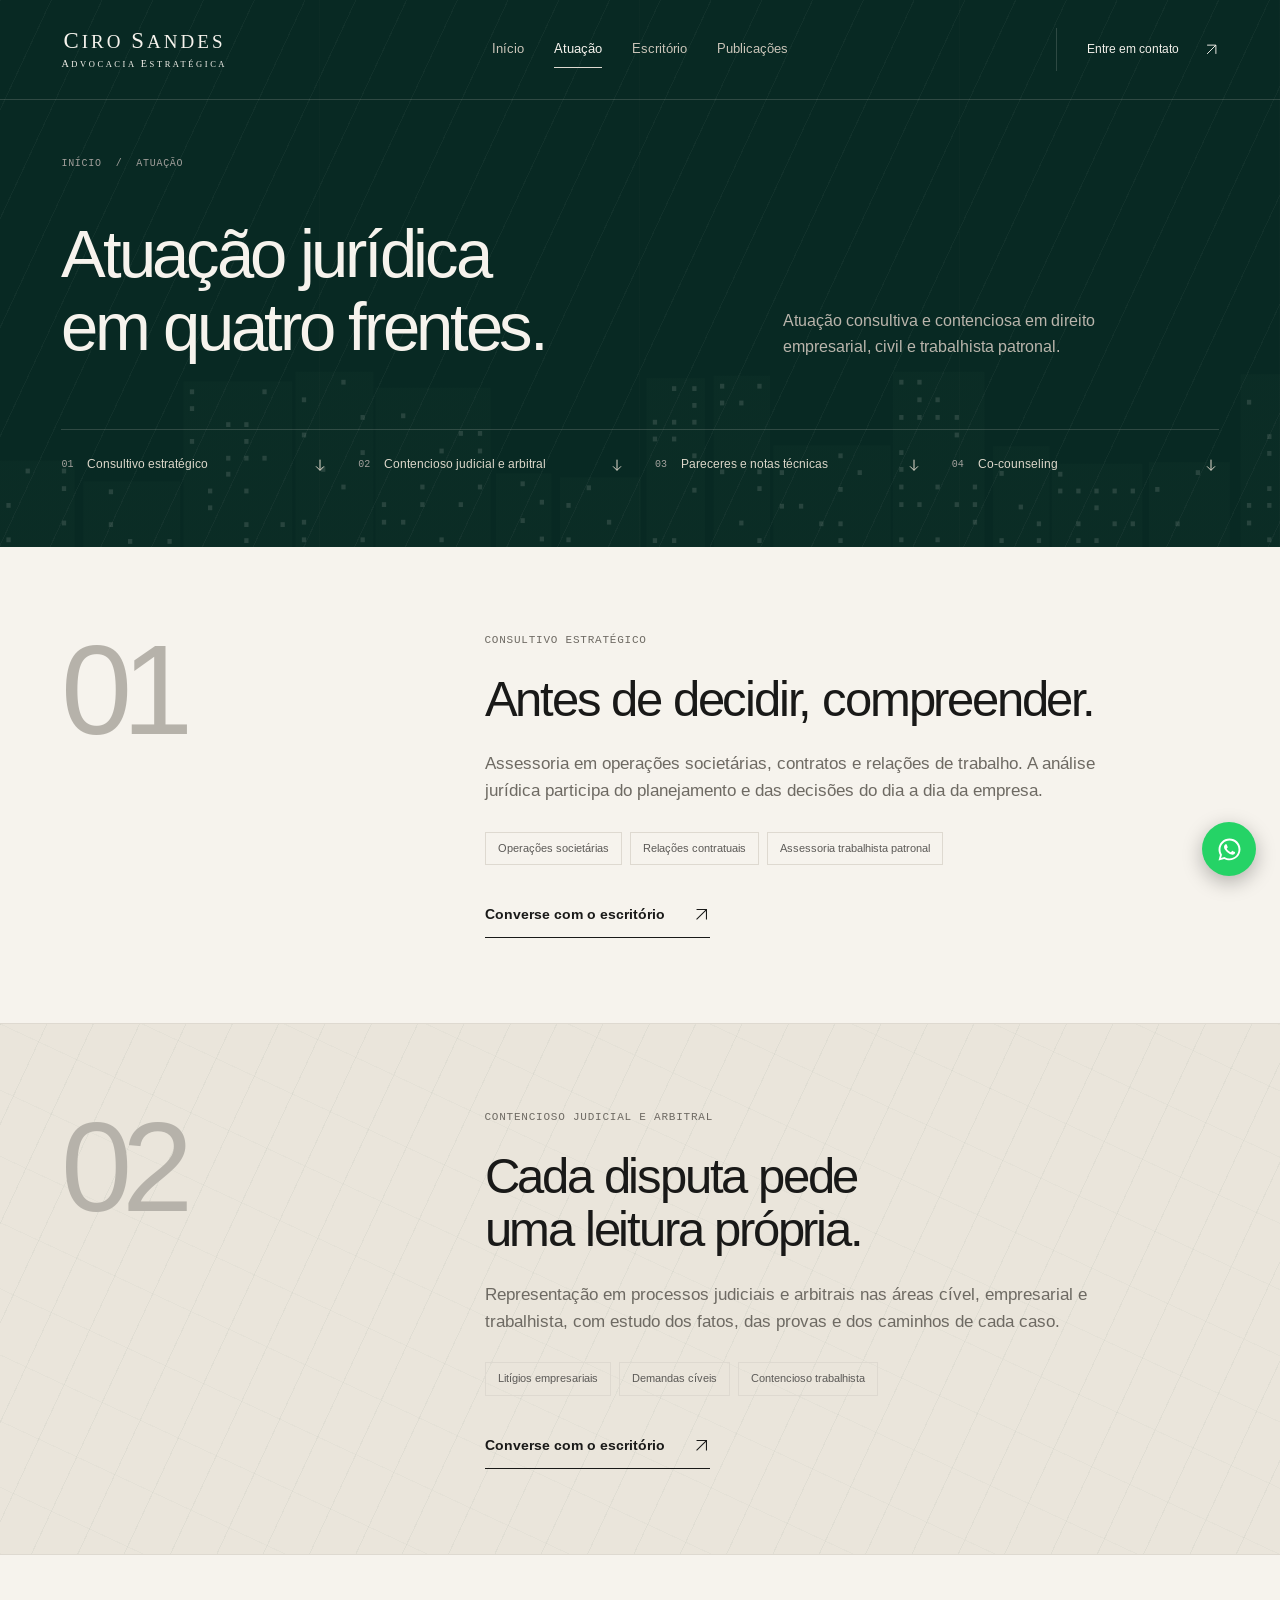
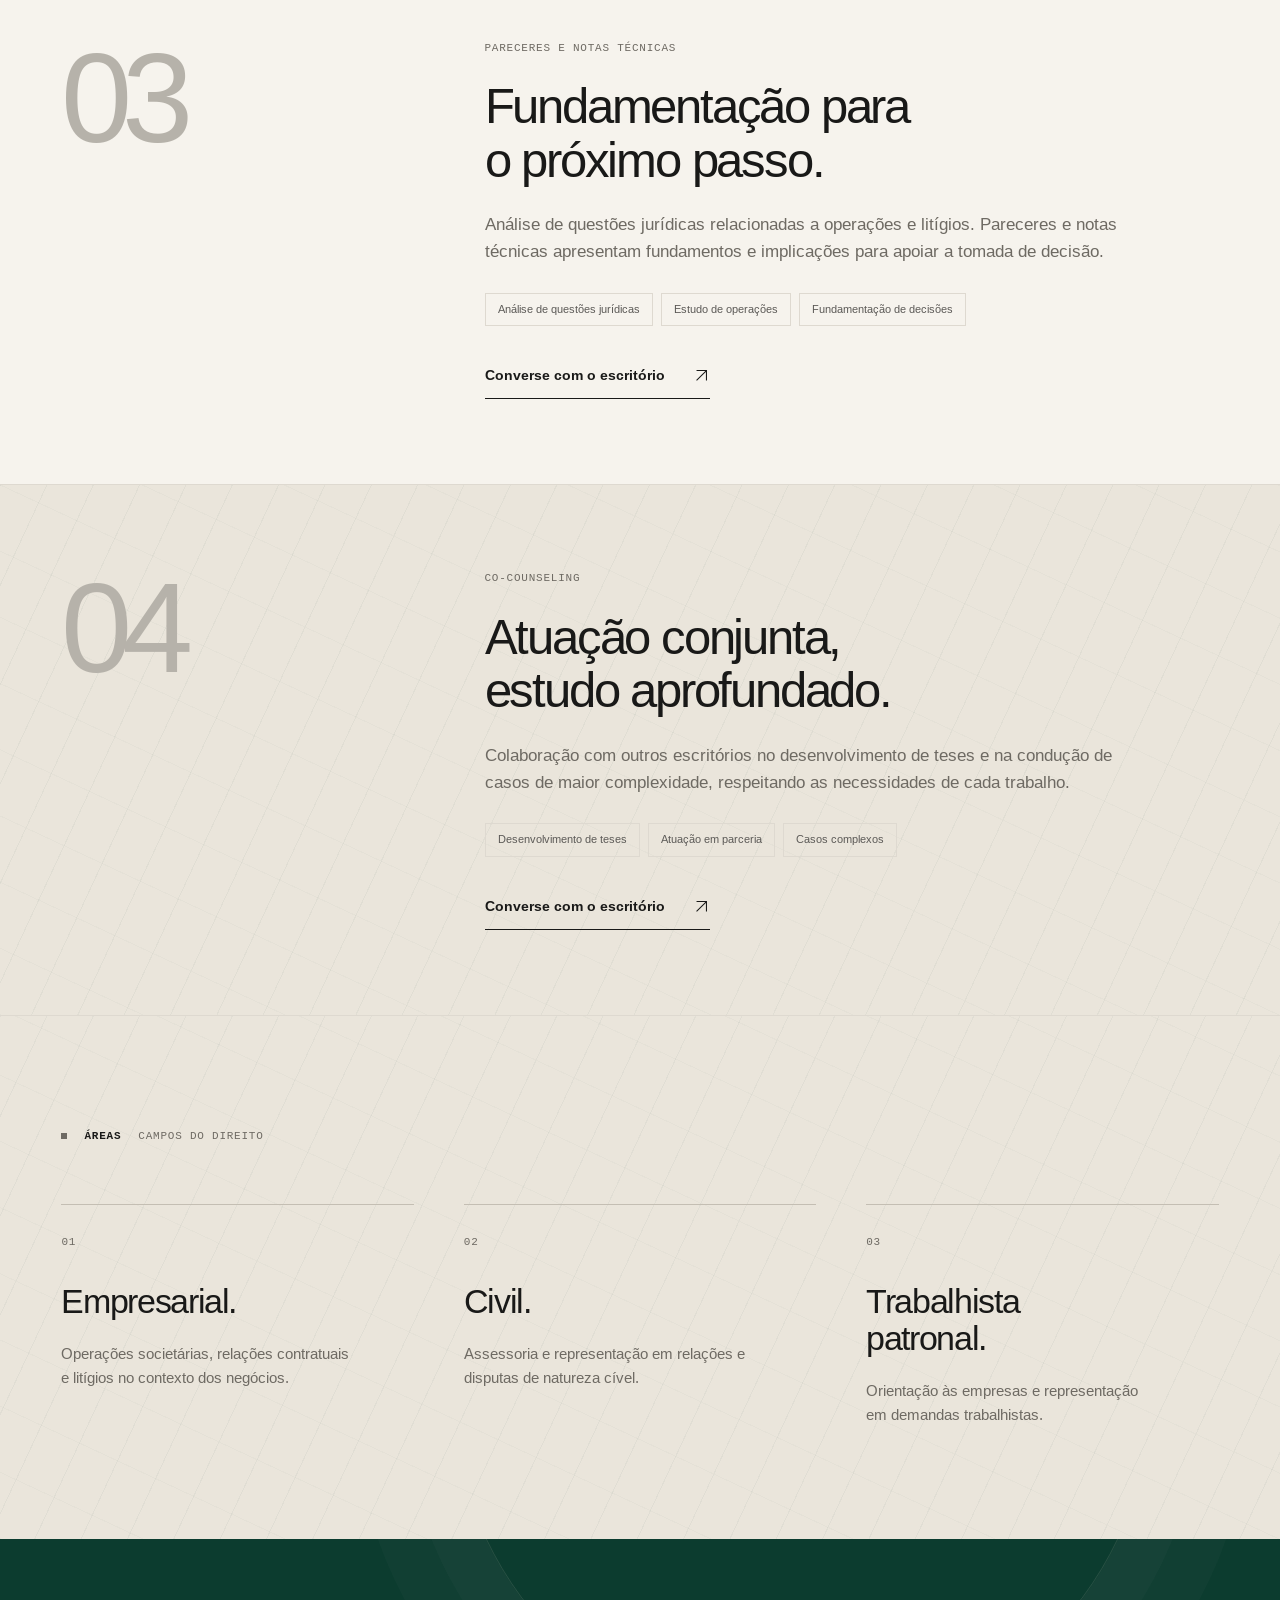
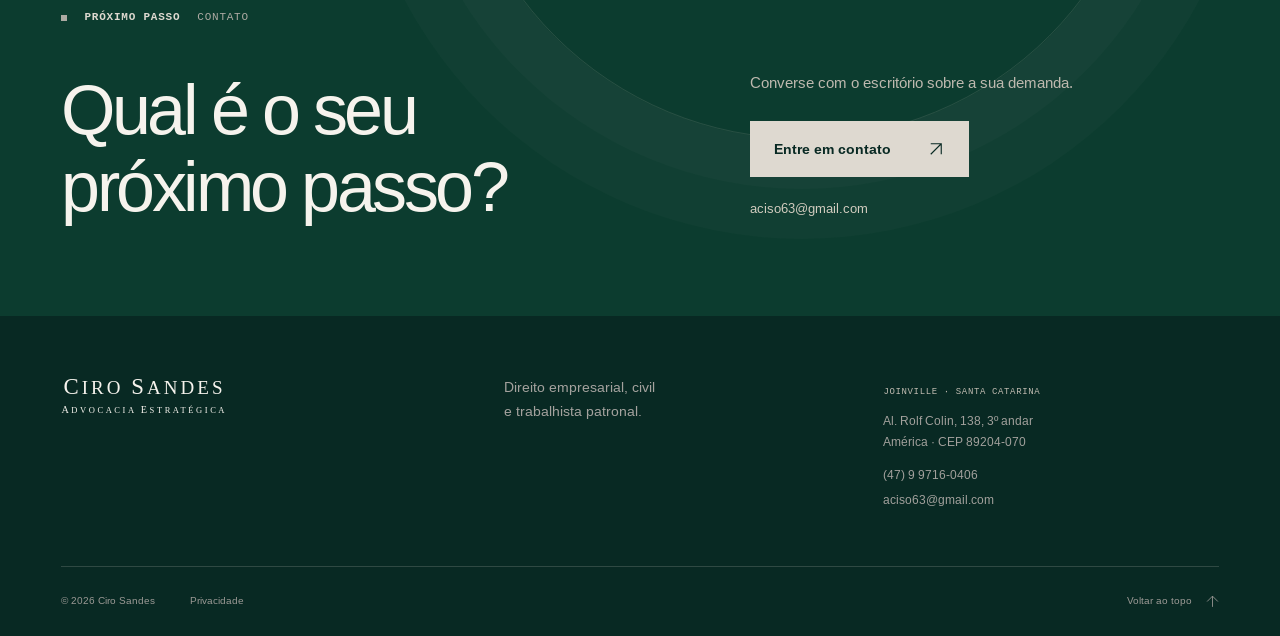
==== commit 9e7e7259: "Adopt the v2 template, restyled with the Ciro Sandes identity Replaces the Adamek-style build with t" ====
--- a/atuacao/index.html
+++ b/atuacao/index.html
@@ -1,155 +1,246 @@
-<!DOCTYPE html>
-<html lang="pt-br">
-<head>
-<meta charset="UTF-8" />
-<meta name="viewport" content="width=device-width, initial-scale=1.0" />
-<title>Atuação — Ciro Sandes Advocacia Estratégica</title>
-<meta name="description" content="Áreas de atuação de Ciro Sandes Advocacia Estratégica: consultivo estratégico, contencioso judicial e arbitral, pareceres e co-counseling." />
-<link rel="canonical" href="https://seudominio.com.br/atuacao/" />
-<meta property="og:type" content="website" />
-<meta property="og:locale" content="pt_BR" />
-<meta property="og:title" content="Atuação — Ciro Sandes Advocacia Estratégica" />
-<meta property="og:description" content="Consultivo estratégico, contencioso judicial e arbitral, pareceres e notas técnicas, co-counseling." />
-<meta property="og:url" content="https://seudominio.com.br/atuacao/" />
-<link rel="icon" href="/assets/icons/favicon.svg" type="image/svg+xml" />
-<link rel="preconnect" href="https://fonts.googleapis.com" />
-<link rel="preconnect" href="https://fonts.gstatic.com" crossorigin />
-<link href="https://fonts.googleapis.com/css2?family=Raleway:wght@300;400;500;600;700;800&display=swap" rel="stylesheet" />
-<link rel="stylesheet" href="/css/style.css" />
-</head>
-<body>
-
-<a class="skip-link" href="#conteudo">Pular para o conteúdo</a>
-
-<header class="site-header" id="topo">
-  <div class="container header-inner">
-    <a href="/" class="brand">
-      <img src="/assets/img/logo/ciro-sandes-logo.png" alt="Ciro Sandes Advocacia Estratégica" class="brand-logo" onerror="this.style.display='none'" />
-      <span class="brand-text cap-initials">
-        <strong>Ciro Sandes</strong>
-        <small>Advocacia Estratégica</small>
-      </span>
+<!doctype html>
+<html lang="pt-BR">
+  <head>
+    <meta charset="utf-8">
+    <meta name="viewport" content="width=device-width,initial-scale=1">
+    <meta name="theme-color" content="#082923">
+    <title>Atuação | Ciro Sandes</title>
+    <meta name="description" content="Consultivo estratégico, contencioso judicial e arbitral, pareceres e co-counseling nas áreas empresarial, civil e trabalhista patronal.">
+    <meta property="og:type" content="website">
+    <meta property="og:locale" content="pt_BR">
+    <meta property="og:title" content="Atuação | Ciro Sandes">
+    <meta property="og:description" content="Consultivo estratégico, contencioso judicial e arbitral, pareceres e co-counseling nas áreas empresarial, civil e trabalhista patronal.">
+    <link rel="icon" href="../assets/icons/favicon.svg" type="image/svg+xml">
+    <link rel="preload" href="../assets/fonts/liberation-sans-regular.woff" as="font" type="font/woff" crossorigin>
+    <link rel="stylesheet" href="../css/style.css">
+    <script src="../js/main.js" defer></script>
+  </head>
+  <body class="interior">
+    <a class="skip-link" href="#conteudo">Pular para o conteúdo</a>
+    <header class="site-header" id="topo">
+      <div class="container header-inner">
+        <a href="../index.html" class="brand" aria-label="Ciro Sandes — página inicial">
+          <span class="brand-type"><strong><span class="ini">C</span>iro <span class="ini">S</span>andes</strong><small><span class="ini">A</span>dvocacia <span class="ini">E</span>stratégica</small></span>
+        </a>
+        <nav class="main-nav" id="main-nav" aria-label="Navegação principal">
+          <ul>
+            <li>
+              <a href="../index.html">Início</a>
+            </li>
+            <li>
+              <a href="../atuacao/index.html" aria-current="page">Atuação</a>
+            </li>
+            <li>
+              <a href="../equipe/index.html">Escritório</a>
+            </li>
+            <li>
+              <a href="../publicacoes/index.html">Publicações</a>
+            </li>
+            <li class="mobile-contact">
+              <a href="../contato/index.html">Contato <svg viewbox="0 0 24 24" fill="none" aria-hidden="true">
+                  <path d="M5 19 19 5M5 5h14v14" stroke="currentColor" stroke-width="1.5"></path>
+                </svg>
+              </a>
+            </li>
+          </ul>
+        </nav>
+        <a class="header-contact" href="../contato/index.html">Entre em contato <svg viewbox="0 0 24 24" fill="none" aria-hidden="true">
+            <path d="M5 19 19 5M5 5h14v14" stroke="currentColor" stroke-width="1.5"></path>
+          </svg>
+        </a>
+        <button class="nav-toggle" id="nav-toggle" aria-label="Abrir menu" aria-controls="main-nav" aria-expanded="false">
+          <span></span>
+          <span></span>
+        </button>
+      </div>
+      <div class="reading-progress" aria-hidden="true"></div>
+    </header>
+    <main id="conteudo" tabindex="-1">
+      <section class="page-hero">
+        <div class="container">
+          <div class="page-breadcrumb">
+            <a href="../index.html">Início</a>
+            <span>/</span>
+            <span>Atuação</span>
+          </div>
+          <div class="page-heading">
+            <h1>Atuação jurídica<br>em quatro frentes.</h1>
+            <p>Atuação consultiva e contenciosa em direito empresarial, civil e trabalhista patronal.</p>
+          </div>
+          <nav class="area-jump" aria-label="Frentes de atuação">
+            <a href="#consultivo-estrategico">
+              <span>01</span>Consultivo estratégico <svg viewbox="0 0 24 24" fill="none" aria-hidden="true">
+                <path d="M12 4v16m-6-6 6 6 6-6" stroke="currentColor" stroke-width="1.5"></path>
+              </svg>
+            </a>
+            <a href="#contencioso-judicial-arbitral">
+              <span>02</span>Contencioso judicial e arbitral <svg viewbox="0 0 24 24" fill="none" aria-hidden="true">
+                <path d="M12 4v16m-6-6 6 6 6-6" stroke="currentColor" stroke-width="1.5"></path>
+              </svg>
+            </a>
+            <a href="#pareceres-notas-tecnicas">
+              <span>03</span>Pareceres e notas técnicas <svg viewbox="0 0 24 24" fill="none" aria-hidden="true">
+                <path d="M12 4v16m-6-6 6 6 6-6" stroke="currentColor" stroke-width="1.5"></path>
+              </svg>
+            </a>
+            <a href="#co-counseling">
+              <span>04</span>Co-counseling <svg viewbox="0 0 24 24" fill="none" aria-hidden="true">
+                <path d="M12 4v16m-6-6 6 6 6-6" stroke="currentColor" stroke-width="1.5"></path>
+              </svg>
+            </a>
+          </nav>
+        </div>
+        <span class="page-hero-coordinate" aria-hidden="true">CS / ATUAÇÃO</span>
+      </section>
+      <section class="area-section" id="consultivo-estrategico">
+        <div class="container area-detail">
+          <div class="area-index" aria-hidden="true">01</div>
+          <div class="area-description">
+            <p class="micro">Consultivo estratégico</p>
+            <h2 data-reveal>Antes de decidir, compreender.</h2>
+            <p>Assessoria em operações societárias, contratos e relações de trabalho. A análise jurídica participa do planejamento e das decisões do dia a dia da empresa.</p>
+            <ul class="tag-list">
+              <li>Operações societárias</li>
+              <li>Relações contratuais</li>
+              <li>Assessoria trabalhista patronal</li>
+            </ul>
+            <a class="text-link" href="../contato/index.html?assunto=consultivo-estrategico">Converse com o escritório <svg viewbox="0 0 24 24" fill="none" aria-hidden="true">
+                <path d="M5 19 19 5M5 5h14v14" stroke="currentColor" stroke-width="1.5"></path>
+              </svg>
+            </a>
+          </div>
+        </div>
+      </section>
+      <section class="area-section" id="contencioso-judicial-arbitral">
+        <div class="container area-detail">
+          <div class="area-index" aria-hidden="true">02</div>
+          <div class="area-description">
+            <p class="micro">Contencioso judicial e arbitral</p>
+            <h2 data-reveal>Cada disputa pede uma leitura própria.</h2>
+            <p>Representação em processos judiciais e arbitrais nas áreas cível, empresarial e trabalhista, com estudo dos fatos, das provas e dos caminhos de cada caso.</p>
+            <ul class="tag-list">
+              <li>Litígios empresariais</li>
+              <li>Demandas cíveis</li>
+              <li>Contencioso trabalhista</li>
+            </ul>
+            <a class="text-link" href="../contato/index.html?assunto=contencioso-judicial-arbitral">Converse com o escritório <svg viewbox="0 0 24 24" fill="none" aria-hidden="true">
+                <path d="M5 19 19 5M5 5h14v14" stroke="currentColor" stroke-width="1.5"></path>
+              </svg>
+            </a>
+          </div>
+        </div>
+      </section>
+      <section class="area-section" id="pareceres-notas-tecnicas">
+        <div class="container area-detail">
+          <div class="area-index" aria-hidden="true">03</div>
+          <div class="area-description">
+            <p class="micro">Pareceres e notas técnicas</p>
+            <h2 data-reveal>Fundamentação para o próximo passo.</h2>
+            <p>Análise de questões jurídicas relacionadas a operações e litígios. Pareceres e notas técnicas apresentam fundamentos e implicações para apoiar a tomada de decisão.</p>
+            <ul class="tag-list">
+              <li>Análise de questões jurídicas</li>
+              <li>Estudo de operações</li>
+              <li>Fundamentação de decisões</li>
+            </ul>
+            <a class="text-link" href="../contato/index.html?assunto=pareceres-notas-tecnicas">Converse com o escritório <svg viewbox="0 0 24 24" fill="none" aria-hidden="true">
+                <path d="M5 19 19 5M5 5h14v14" stroke="currentColor" stroke-width="1.5"></path>
+              </svg>
+            </a>
+          </div>
+        </div>
+      </section>
+      <section class="area-section" id="co-counseling">
+        <div class="container area-detail">
+          <div class="area-index" aria-hidden="true">04</div>
+          <div class="area-description">
+            <p class="micro">Co-counseling</p>
+            <h2 data-reveal>Atuação conjunta, estudo aprofundado.</h2>
+            <p>Colaboração com outros escritórios no desenvolvimento de teses e na condução de casos de maior complexidade, respeitando as necessidades de cada trabalho.</p>
+            <ul class="tag-list">
+              <li>Desenvolvimento de teses</li>
+              <li>Atuação em parceria</li>
+              <li>Casos complexos</li>
+            </ul>
+            <a class="text-link" href="../contato/index.html?assunto=co-counseling">Converse com o escritório <svg viewbox="0 0 24 24" fill="none" aria-hidden="true">
+                <path d="M5 19 19 5M5 5h14v14" stroke="currentColor" stroke-width="1.5"></path>
+              </svg>
+            </a>
+          </div>
+        </div>
+      </section>
+      <section class="section legal-areas">
+        <div class="container">
+          <div class="section-label">
+            <span class="index">Áreas</span>
+            <span>Campos do direito</span>
+          </div>
+          <div class="legal-area-grid">
+            <article id="empresarial">
+              <span class="micro">01</span>
+              <h2>Empresarial.</h2>
+              <p>Operações societárias, relações contratuais e litígios no contexto dos negócios.</p>
+            </article>
+            <article id="civil">
+              <span class="micro">02</span>
+              <h2>Civil.</h2>
+              <p>Assessoria e representação em relações e disputas de natureza cível.</p>
+            </article>
+            <article id="trabalhista">
+              <span class="micro">03</span>
+              <h2>Trabalhista<br>patronal.</h2>
+              <p>Orientação às empresas e representação em demandas trabalhistas.</p>
+            </article>
+          </div>
+        </div>
+      </section>
+      <section class="contact-cta" aria-labelledby="cta-title">
+        <div class="container">
+          <div class="section-label">
+            <span class="index">Próximo passo</span>
+            <span>Contato</span>
+          </div>
+          <div class="cta-body">
+            <h2 id="cta-title" data-reveal>Qual é o seu<br>próximo passo?</h2>
+            <div>
+              <p>Converse com o escritório sobre a sua demanda.</p>
+              <a class="button button-light" href="../contato/index.html">Entre em contato <svg viewbox="0 0 24 24" fill="none" aria-hidden="true">
+                  <path d="M5 19 19 5M5 5h14v14" stroke="currentColor" stroke-width="1.5"></path>
+                </svg>
+              </a>
+              <a class="cta-email" href="mailto:aciso63@gmail.com">aciso63@gmail.com</a>
+            </div>
+          </div>
+        </div>
+      </section>
+    </main>
+    <footer class="site-footer">
+      <div class="container">
+        <div class="footer-main">
+          <a class="brand" href="../index.html">
+            <span class="brand-type"><strong><span class="ini">C</span>iro <span class="ini">S</span>andes</strong><small><span class="ini">A</span>dvocacia <span class="ini">E</span>stratégica</small></span>
+          </a>
+          <p>Direito empresarial, civil<br>e trabalhista patronal.</p>
+          <div class="footer-location">
+            <span class="micro">Joinville · Santa Catarina</span>
+            <address>Al. Rolf Colin, 138, 3º andar<br>América · CEP 89204-070</address>
+            <div class="footer-channels">
+              <a href="tel:+5547997160406">(47) 9 9716-0406</a>
+              <a href="mailto:aciso63@gmail.com">aciso63@gmail.com</a>
+            </div>
+          </div>
+        </div>
+        <div class="footer-bottom">
+          <span>© <span data-year>2026</span> Ciro Sandes</span>
+          <a href="../privacidade/index.html">Privacidade</a>
+          <a href="#topo" class="back-top">Voltar ao topo <svg viewbox="0 0 24 24" fill="none" aria-hidden="true">
+              <path d="M5 19 19 5M5 5h14v14" stroke="currentColor" stroke-width="1.5"></path>
+            </svg>
+          </a>
+        </div>
+      </div>
+    </footer>
+    <a class="whatsapp-fab" href="https://wa.me/5547997160406" target="_blank" rel="noopener noreferrer" aria-label="Falar no WhatsApp">
+      <svg viewBox="0 0 32 32" aria-hidden="true"><path d="M16 3C8.8 3 3 8.8 3 16c0 2.3.6 4.5 1.7 6.5L3 29l6.7-1.8c1.9 1 4.1 1.6 6.3 1.6 7.2 0 13-5.8 13-13S23.2 3 16 3zm0 23.7c-2 0-3.9-.5-5.6-1.5l-.4-.2-4 1 1.1-3.9-.3-.4A10.6 10.6 0 0 1 5.3 16C5.3 10.1 10.1 5.3 16 5.3S26.7 10.1 26.7 16 21.9 26.7 16 26.7zm5.9-8c-.3-.2-1.9-.9-2.2-1-.3-.1-.5-.2-.7.2-.2.3-.8 1-1 1.2-.2.2-.4.2-.7.1-.3-.2-1.4-.5-2.6-1.6-1-.9-1.6-1.9-1.8-2.3-.2-.3 0-.5.1-.7l.5-.6c.2-.2.2-.3.3-.5.1-.2.1-.4 0-.6l-1-2.4c-.3-.6-.5-.5-.7-.6h-.6c-.2 0-.6.1-.9.4-.3.3-1.1 1.1-1.1 2.7s1.2 3.2 1.3 3.4c.2.2 2.3 3.5 5.5 4.9.8.3 1.4.5 1.8.7.8.2 1.5.2 2 .1.6-.1 1.9-.8 2.2-1.5.3-.8.3-1.4.2-1.5-.1-.2-.3-.3-.6-.4z"/></svg>
     </a>
-
-    <nav class="main-nav" id="main-nav">
-      <ul>
-        <li><a href="/">Home</a></li>
-        <li><a href="/atuacao/" aria-current="page">Atuação</a></li>
-        <li><a href="/equipe/">Equipe</a></li>
-        <li><a href="/publicacoes/">Publicações</a></li>
-        <li><a href="/contato/">Contato</a></li>
-      </ul>
-    </nav>
-
-    <button class="nav-toggle" id="nav-toggle" aria-label="Abrir menu" aria-expanded="false" aria-controls="main-nav">
-      <span></span><span></span><span></span>
-    </button>
-  </div>
-</header>
-
-<main id="conteudo">
-
-  <section class="page-hero">
-    <div class="hero-texture" aria-hidden="true"></div>
-    <div class="container page-hero-inner">
-      <p class="eyebrow">Advocacia Estratégica</p>
-      <h1>Atuação</h1>
-    </div>
-  </section>
-
-  <div class="area-row" id="consultivo-estrategico">
-    <div class="area-text">
-      <h2>Consultivo estratégico</h2>
-      <p>Assessoramento para planejar e executar operações societárias, contratuais e trabalhistas, com foco em prevenção de riscos e segurança jurídica nas decisões do dia a dia da empresa.</p>
-    </div>
-    <div class="area-image" aria-hidden="true"></div>
-  </div>
-
-  <div class="area-row area-row--alt" id="contencioso-judicial-arbitral">
-    <div class="area-image" aria-hidden="true"></div>
-    <div class="area-text">
-      <h2>Contencioso judicial &amp; arbitral</h2>
-      <p>Representação de clientes perante o juízo estatal e arbitral, em causas cíveis, empresariais e trabalhistas, da fase de conhecimento à execução.</p>
-    </div>
-  </div>
-
-  <div class="area-row" id="pareceres-notas-tecnicas">
-    <div class="area-text">
-      <h2>Pareceres e notas técnicas</h2>
-      <p>Elaboração de pareceres técnicos sobre aspectos jurídicos de litígios e operações, para subsidiar decisões estratégicas com fundamentação clara e consistente.</p>
-    </div>
-    <div class="area-image" aria-hidden="true"></div>
-  </div>
-
-  <div class="area-row area-row--alt" id="co-counseling">
-    <div class="area-image" aria-hidden="true"></div>
-    <div class="area-text">
-      <h2>Co-counseling</h2>
-      <p>Atuação conjunta com outros escritórios para o desenvolvimento de teses e condução de casos de maior complexidade, somando expertises.</p>
-    </div>
-  </div>
-
-  <section class="about" id="areas-direito">
-    <div class="container about-grid">
-      <div class="section-head">
-        <h2>ÁREAS DO DIREITO</h2>
-        <span class="rule"></span>
-      </div>
-      <div class="about-areas" style="grid-column: 1 / -1; max-width: 480px;">
-        <ul>
-          <li>Direito Empresarial</li>
-          <li>Direito Civil</li>
-          <li>Direito do Trabalho (assessoria patronal)</li>
-        </ul>
-      </div>
-    </div>
-  </section>
-
-</main>
-
-<footer class="site-footer">
-  <div class="container footer-grid">
-    <div class="footer-brand">
-      <img src="/assets/img/logo/ciro-sandes-logo.png" alt="Ciro Sandes Advocacia Estratégica" onerror="this.style.display='none'" />
-      <span class="brand-text cap-initials">
-        <strong>Ciro Sandes</strong>
-        <small>Advocacia Estratégica</small>
-      </span>
-    </div>
-
-    <div class="footer-nav">
-      <p class="widget-title">Menu</p>
-      <ul>
-        <li><a href="/">› Home</a></li>
-        <li><a href="/atuacao/">› Atuação</a></li>
-        <li><a href="/equipe/">› Equipe</a></li>
-        <li><a href="/publicacoes/">› Publicações</a></li>
-        <li><a href="/contato/">› Contato</a></li>
-        <li><a href="/privacidade/">› Política de Privacidade</a></li>
-      </ul>
-    </div>
-
-    <div class="footer-contact">
-      <ul>
-        <li><span class="icon" aria-hidden="true">⚖</span>Ciro Sandes Advocacia Estratégica</li>
-        <li><span class="icon" aria-hidden="true">⌂</span>Al. Rolf Colin, nº 138, 3º andar<br>CEP 89204-070 | Joinville - SC</li>
-        <li><span class="icon" aria-hidden="true">☎</span><a href="tel:+5547997160406">(47) 9 9716-0406</a></li>
-        <li><span class="icon" aria-hidden="true">✉</span><a href="mailto:aciso63@gmail.com">aciso63@gmail.com</a></li>
-      </ul>
-    </div>
-  </div>
-
-  <div class="footer-bottom">
-    <div class="container">
-      <p>&copy; <span id="year"></span> Ciro Sandes Advocacia Estratégica · OAB/SC [número]</p>
-    </div>
-  </div>
-</footer>
-
-<a href="https://wa.me/5547997160406" class="whatsapp-fab" target="_blank" rel="noopener" aria-label="Falar no WhatsApp">
-  <svg viewBox="0 0 32 32" aria-hidden="true"><path d="M16.001 3C9.373 3 4 8.373 4 15.001c0 2.386.63 4.62 1.735 6.554L4 29l7.62-1.69A11.94 11.94 0 0 0 16.001 27C22.63 27 28 21.627 28 15.001 28 8.373 22.63 3 16.001 3zm0 21.8a9.77 9.77 0 0 1-4.98-1.36l-.357-.212-4.52 1.003 1.03-4.406-.234-.372A9.74 9.74 0 0 1 5.2 15c0-5.964 4.837-10.8 10.801-10.8 5.963 0 10.799 4.836 10.799 10.8 0 5.963-4.836 10.8-10.799 10.8zm5.928-8.09c-.324-.163-1.917-.946-2.214-1.055-.297-.108-.513-.162-.729.163-.216.325-.837 1.055-1.027 1.272-.189.216-.378.243-.702.081-.324-.163-1.368-.505-2.606-1.612-.963-.86-1.614-1.923-1.803-2.248-.189-.325-.02-.5.143-.662.146-.146.324-.379.486-.568.163-.19.216-.325.324-.54.108-.217.054-.406-.027-.569-.081-.162-.729-1.762-.999-2.412-.263-.632-.53-.547-.729-.557l-.62-.011c-.216 0-.568.081-.865.406-.297.325-1.135 1.11-1.135 2.708 0 1.598 1.162 3.142 1.324 3.359.163.216 2.288 3.494 5.545 4.899.775.334 1.38.534 1.852.684.778.248 1.486.213 2.046.129.624-.093 1.917-.784 2.187-1.541.27-.758.27-1.407.189-1.542-.081-.135-.297-.216-.621-.379z"/></svg>
-</a>
-
-<script src="/js/main.js" defer></script>
-</body>
+  </body>
 </html>
--- a/css/style.css
+++ b/css/style.css
@@ -1,812 +1,3292 @@
-/* ==========================================================================
-   Design tokens — ivory + dark forest green (traditional law-firm palette)
-   ========================================================================== */
+/* Ciro Sandes — identidade, composição e movimento. Sem dependências externas. */
+@font-face {
+  font-family:"Liberation Sans";
+  src:url("../assets/fonts/liberation-sans-regular.woff") format("woff");
+  font-style:normal;
+  font-weight:400;
+  font-display:swap
+}
+
+@font-face {
+  font-family:"Liberation Sans";
+  src:url("../assets/fonts/liberation-sans-bold.woff") format("woff");
+  font-style:normal;
+  font-weight:700;
+  font-display:swap
+}
+
 :root {
-  color-scheme: light;
-
-  --color-bg: #f6f3ed;        /* fundo principal — marfim / off-white quente */
-  --color-bg-alt: #eae5db;    /* fundo alternativo recomendado — bege claro */
-  --color-white: #fcfbf8;     /* branco auxiliar — branco suave */
-  --color-green: #0c3c2f;     /* verde institucional — verde floresta escuro */
-  --color-green-dark: #082923;
-  --color-text: #191918;      /* texto principal escuro — preto quente */
-  --color-text-muted: #989590;/* cinza/taupe auxiliar */
-  --color-border: #ded9d0;    /* bordas — bege/cinza muito claro */
-
-  --font-heading: Georgia, 'Times New Roman', serif;
-  --font-base: 'Raleway', sans-serif;
-
-  --container-width: 1140px;
-  --header-height: 110px;
-  --header-height-scrolled: 55px;
-  --transition: 0.25s ease;
-
-  --space-1: 8px;
-  --space-2: 16px;
-  --space-3: 24px;
-  --space-4: 32px;
-  --space-5: 48px;
-  --space-6: 64px;
-  --space-7: 80px;
-  --space-8: 96px;
-  --space-9: 120px;
-}
-
-@media (max-width: 860px) {
-  :root { --header-height: 90px; }
-}
-
-/* Fixed brand palette — this is a marketing site with a defined identity,
-   so it does not adapt to the visitor's OS dark-mode preference. */
-
-/* ==========================================================================
-   Reset
-   ========================================================================== */
-* { box-sizing: border-box; }
-html { scroll-behavior: smooth; }
+  color-scheme:light;
+  /* Paleta Ciro Sandes */
+  --paper:#f6f3ed;
+  --paper-deep:#eae5db;
+  --white:#fcfbf8;
+  --forest:#0c3c2f;
+  --forest-deep:#082923;
+  --ink:#191918;
+  --taupe:#989590;
+  --line:#ded9d0;
+  /* Taupe escurecido para texto corrido: #989590 sobre marfim fica abaixo do contraste mínimo de leitura. */
+  --muted:#6e6a63;
+  --sage:#ded9d0;
+  --light:#f6f3ed;
+  --line-dark:rgba(246,243,237,.16);
+  --font:"Liberation Sans",Arial,Helvetica,sans-serif;
+  --serif:Georgia,"Times New Roman",serif;
+  --mono:"Courier New",monospace;
+  --container:1320px;
+  --gutter:clamp(24px,4.8vw,80px);
+  --header:100px;
+  --ease:cubic-bezier(.22,1,.36,1)
+}
+
+*,*::before,*::after {
+  box-sizing:border-box
+}
+
+html {
+  scroll-behavior:smooth;
+  scroll-padding-top:calc(var(--header) + 24px)
+}
+
 body {
-  margin: 0;
-  font-family: var(--font-base);
-  color: var(--color-text);
-  background: var(--color-bg);
-  line-height: 1.65;
-  -webkit-font-smoothing: antialiased;
-}
-img { max-width: 100%; display: block; }
-a { color: inherit; text-decoration: none; }
-ul { list-style: none; margin: 0; padding: 0; }
-h1, h2, h3, h4 {
-  margin: 0 0 0.6em;
-  font-weight: 700;
-  text-transform: uppercase;
-  letter-spacing: 1.5px;
+  margin:0;
+  background:var(--paper);
+  color:var(--ink);
+  font:400 16px/1.6 var(--font);
+  -webkit-font-smoothing:antialiased;
+  text-rendering:optimizeLegibility
+}
+
+body.nav-open {
+  overflow:hidden
+}
+
+::selection {
+  background:var(--sage);
+  color:var(--forest-deep)
+}
+
+a {
+  color:inherit;
+  text-decoration:none
+}
+
+button,input,select,textarea {
+  font:inherit
+}
+
+button,a,input,select,textarea {
+  -webkit-tap-highlight-color:transparent
+}
+
+button {
+  cursor:pointer;
+  color:inherit
+}
+
+button:disabled {
+  cursor:default
+}
+
+img,svg {
+  display:block;
+  max-width:100%
+}
+
+img {
+  height:auto
+}
+
+svg {
+  flex-shrink:0
+}
+
+p,h1,h2,h3,ul {
+  margin:0
+}
+
+h1,h2,h3 {
+  font-weight:400;
+  line-height:1.1;
+  letter-spacing:-.045em;
+  text-wrap:balance
+}
+
+h2 {
+  font-size:clamp(38px,4.5vw,66px)
+}
+
+h3 {
+  font-size:26px
+}
+
+p {
+  max-width:65ch
+}
+
+ul {
+  padding:0;
+  list-style:none
+}
+
+address {
+  font-style:normal
+}
+
+a,button,input,select,textarea,summary {
+  outline-offset:6px
+}
+
+:focus-visible {
+  outline:2px solid #0c3c2f
+}
+
+.site-header :focus-visible,.hero :focus-visible,.contact-cta :focus-visible,.site-footer :focus-visible,.page-hero :focus-visible {
+  outline-color:var(--sage)
+}
+
+[hidden] {
+  display:none!important
 }
 
 .container {
-  max-width: var(--container-width);
-  margin: 0 auto;
-  padding: 0 24px;
+  width:min(100% - var(--gutter)*2,var(--container));
+  margin-inline:auto
+}
+
+.section {
+  padding-block:112px
+}
+
+.micro,.section-label,.eyebrow,.page-breadcrumb,.visual-note {
+  font:400 11px/1.5 var(--mono);
+  letter-spacing:.07em;
+  text-transform:uppercase
+}
+
+.micro {
+  color:var(--muted)
+}
+
+.section-label {
+  display:flex;
+  align-items:center;
+  gap:17px;
+  margin-bottom:60px;
+  color:var(--muted)
+}
+
+.section-label .index {
+  color:var(--ink);
+  font-weight:700
+}
+
+.section-label::before {
+  content:"";
+  width:6px;
+  height:6px;
+  background:currentColor
+}
+
+.section-heading {
+  display:flex;
+  justify-content:space-between;
+  gap:40px;
+  align-items:end;
+  margin-bottom:65px
+}
+
+.section-heading>p {
+  max-width:350px;
+  color:var(--muted);
+  font-size:17px
 }
 
 .skip-link {
-  position: absolute;
-  left: -999px;
-  top: 0;
-  background: var(--color-green);
-  color: var(--color-bg);
-  padding: 10px 16px;
-  z-index: 1000;
-}
-.skip-link:focus { left: 0; }
-
-.visually-hidden {
-  position: absolute;
-  width: 1px;
-  height: 1px;
-  padding: 0;
-  margin: -1px;
-  overflow: hidden;
-  clip: rect(0, 0, 0, 0);
-  white-space: nowrap;
-  border: 0;
-}
-
-/* Enlarged initial letters on important words in the wordmark (JS-applied) */
-.cap-initial {
-  font-size: 1.18em;
-  line-height: 0;
-}
-
-/* ==========================================================================
-   Header — transparent over the hero, solid forest green once scrolled
-   ========================================================================== */
+  position:fixed;
+  z-index:100;
+  top:10px;
+  left:10px;
+  padding:12px 20px;
+  background:var(--paper);
+  color:var(--ink);
+  transform:translateY(-200%)
+}
+
+.skip-link:focus {
+  transform:translateY(0)
+}
+
+.button {
+  display:inline-flex;
+  align-items:center;
+  justify-content:space-between;
+  gap:36px;
+  min-height:56px;
+  padding:16px 23px;
+  border:1px solid transparent;
+  font-size:14px;
+  font-weight:700;
+  line-height:1.2;
+  transition:background .25s,color .25s,border-color .25s;
+  position:relative;
+  overflow:hidden
+}
+
+.button svg {
+  width:18px;
+  height:18px;
+  transition:transform .4s var(--ease)
+}
+
+.button:hover svg {
+  transform:translate(3px,-3px)
+}
+
+.button-light {
+  background:var(--sage);
+  color:var(--forest-deep)
+}
+
+.button-light:hover {
+  background:#fcfbf8
+}
+
+.button-dark {
+  background:var(--forest);
+  color:var(--light)
+}
+
+.button-dark:hover {
+  background:#082923
+}
+
+.text-link {
+  display:inline-flex;
+  align-items:center;
+  gap:28px;
+  font-size:14px;
+  font-weight:700;
+  padding-block:12px;
+  border-bottom:1px solid currentColor;
+  line-height:1.5
+}
+
+.text-link svg {
+  width:17px;
+  height:17px;
+  transition:transform .4s var(--ease)
+}
+
+.text-link:hover svg {
+  transform:translate(3px,-3px)
+}
+
+/* Navegação, sem alteração de altura durante a rolagem. */
 .site-header {
-  position: fixed;
-  top: 0;
-  left: 0;
-  right: 0;
-  z-index: 200;
-  height: var(--header-height);
-  background: transparent;
-  transition: background var(--transition), height var(--transition), box-shadow var(--transition);
-}
+  position:absolute;
+  z-index:40;
+  top:0;
+  left:0;
+  width:100%;
+  height:var(--header);
+  color:var(--light);
+  border-bottom:1px solid var(--line-dark);
+  transition:background .3s,border-color .3s
+}
+
 .site-header.is-scrolled {
-  background: var(--color-green);
-  height: var(--header-height-scrolled);
-  box-shadow: 0 2px 14px rgba(0,0,0,0.25);
-}
+  position:fixed;
+  background:rgba(8,43,33,.97);
+  backdrop-filter:blur(16px);
+  -webkit-backdrop-filter:blur(16px)
+}
+
 .header-inner {
-  display: flex;
-  align-items: center;
-  justify-content: space-between;
-  height: 100%;
-}
+  height:100%;
+  display:flex;
+  align-items:center;
+  justify-content:space-between;
+  gap:32px
+}
+
 .brand {
-  display: flex;
-  align-items: center;
-  gap: 12px;
-  color: var(--color-bg);
-}
-.brand-logo { height: 38px; width: auto; }
-.brand-text {
-  font-family: var(--font-heading);
-  font-weight: 700;
-  display: flex;
-  flex-direction: column;
-  line-height: 1.15;
-}
-.brand-text strong {
-  text-transform: uppercase;
-  font-size: 18px;
-  letter-spacing: 2px;
-  font-weight: 700;
-  color: var(--color-bg);
-}
-.brand-text small {
-  font-weight: 400;
-  text-transform: uppercase;
-  color: var(--color-bg);
-  opacity: 0.75;
-  font-size: 10px;
-  letter-spacing: 2px;
-}
-
-.main-nav ul { display: flex; gap: 4px; align-items: center; }
+  display:inline-flex;
+  align-items:center;
+  gap:13px;
+  flex-shrink:0
+}
+
+.brand-mark {
+  width:44px;
+  height:44px;
+  color:var(--sage)
+}
+
+/* Logotipo tipográfico: CIRO SANDES / ADVOCACIA ESTRATÉGICA, em serifa,
+   com a inicial de cada palavra um tamanho acima. */
+.brand-type {
+  display:flex;
+  flex-direction:column;
+  align-items:center;
+  gap:6px;
+  line-height:1;
+  font-family:var(--serif);
+  text-transform:uppercase;
+  color:var(--light)
+}
+
+.brand-type strong {
+  font-size:19px;
+  font-weight:400;
+  letter-spacing:.16em;
+  margin-right:-.16em
+}
+
+.brand-type small {
+  font-size:8.5px;
+  letter-spacing:.3em;
+  margin-right:-.3em;
+  font-weight:400
+}
+
+.brand-type .ini {
+  font-size:1.2em
+}
+
+.main-nav ul {
+  display:flex;
+  align-items:center;
+  gap:30px
+}
+
 .main-nav a {
-  display: block;
-  padding: 10px 14px;
-  color: var(--color-bg);
-  font-size: 12.5px;
-  font-weight: 600;
-  text-transform: uppercase;
-  letter-spacing: 1.5px;
-  border-bottom: 1px solid transparent;
-  transition: color var(--transition), border-color var(--transition), opacity var(--transition);
-  opacity: 0.9;
-}
-.main-nav a:hover { opacity: 1; border-color: var(--color-bg); }
-.main-nav a[aria-current="page"] { opacity: 1; border-color: var(--color-bg); }
+  display:block;
+  position:relative;
+  font-size:13px;
+  padding:12px 0;
+  color:#cbc5b9;
+  transition:color .25s
+}
+
+.main-nav a::after {
+  content:"";
+  position:absolute;
+  bottom:4px;
+  left:0;
+  width:100%;
+  height:1px;
+  background:var(--sage);
+  transform:scaleX(0);
+  transform-origin:left;
+  transition:transform .35s var(--ease)
+}
+
+.main-nav a:hover,.main-nav a[aria-current="page"] {
+  color:var(--light)
+}
+
+.main-nav a:hover::after,.main-nav a[aria-current="page"]::after {
+  transform:scaleX(1)
+}
+
+.header-contact {
+  display:flex;
+  align-items:center;
+  gap:25px;
+  font-size:12px;
+  border-left:1px solid var(--line-dark);
+  padding:12px 0 12px 30px
+}
+
+.header-contact svg {
+  width:15px;
+  height:15px;
+  transition:transform .3s
+}
+
+.header-contact:hover svg {
+  transform:translate(2px,-2px)
+}
 
 .nav-toggle {
-  display: none;
-  flex-direction: column;
-  justify-content: center;
-  gap: 5px;
-  width: 40px;
-  height: 40px;
-  background: none;
-  border: none;
-  cursor: pointer;
-}
+  display:none;
+  border:0;
+  background:transparent;
+  width:44px;
+  height:44px;
+  padding:12px 7px;
+  position:relative
+}
+
 .nav-toggle span {
-  display: block;
-  height: 2px;
-  background: var(--color-bg);
-  border-radius: 1px;
-  transition: transform var(--transition), opacity var(--transition);
-}
-.nav-toggle[aria-expanded="true"] span:nth-child(1) { transform: translateY(7px) rotate(45deg); }
-.nav-toggle[aria-expanded="true"] span:nth-child(2) { opacity: 0; }
-.nav-toggle[aria-expanded="true"] span:nth-child(3) { transform: translateY(-7px) rotate(-45deg); }
-
-@media (max-width: 860px) {
-  .nav-toggle { display: flex; }
+  display:block;
+  height:1px;
+  background:var(--light);
+  position:absolute;
+  width:28px;
+  left:8px;
+  top:17px;
+  transition:transform .3s,top .3s
+}
+
+.nav-toggle span+span {
+  top:25px
+}
+
+.nav-toggle[aria-expanded="true"] span {
+  top:21px;
+  transform:rotate(45deg)
+}
+
+.nav-toggle[aria-expanded="true"] span+span {
+  transform:rotate(-45deg)
+}
+
+.mobile-contact {
+  display:none
+}
+
+.reading-progress {
+  position:absolute;
+  bottom:-1px;
+  left:0;
+  width:100%;
+  height:2px;
+  background:var(--sage);
+  transform:scaleX(0);
+  transform-origin:left;
+  pointer-events:none
+}
+
+/* Abertura: arquitetura vetorial original e movimento discreto. */
+.hero {
+  color:var(--light);
+  background:var(--forest-deep);
+  position:relative;
+  isolation:isolate;
+  overflow:hidden
+}
+
+.hero::after {
+  content:"";
+  position:absolute;
+  inset:0;
+  z-index:-1;
+  background:radial-gradient(ellipse at 75% 40%,#205546 0%,transparent 51%);
+  opacity:.72
+}
+
+/* Fundo da versão anterior: hachura diagonal e silhueta de cidade ao entardecer. */
+.hero-grid {
+  position:absolute;
+  inset:0;
+  z-index:-1;
+  background:
+    repeating-linear-gradient(90deg,transparent 0,transparent calc(25% - 1px),rgba(223,216,203,.04) calc(25% - 1px),rgba(223,216,203,.04) 25%),
+    repeating-linear-gradient(115deg,rgba(246,243,237,.035) 0 1px,transparent 1px 46px),
+    repeating-linear-gradient(25deg,rgba(246,243,237,.02) 0 1px,transparent 1px 64px),
+    linear-gradient(rgba(8,41,35,.66),rgba(8,41,35,.66)) left bottom / 100% 30% no-repeat,
+    url("../assets/icons/skyline.svg") left bottom / auto 30% repeat-x
+}
+
+.hero-inner {
+  position:relative;
+  display:grid;
+  grid-template-columns:1.1fr 1fr;
+  align-items:center;
+  min-height:min(900px,100svh);
+  padding-top:calc(var(--header) + 35px);
+  padding-bottom:105px;
+  gap:0
+}
+
+.hero-copy {
+  position:relative;
+  z-index:2;
+  padding-block:44px 55px;
+  margin-right:-55px
+}
+
+.eyebrow {
+  display:flex;
+  align-items:center;
+  gap:13px;
+  color:#c7c1b6;
+  margin-bottom:34px;
+  font-size:10px;
+  letter-spacing:.1em
+}
+
+.eyebrow>span {
+  height:6px;
+  width:6px;
+  background:var(--sage)
+}
+
+.hero h1 {
+  font-size:clamp(46px,5.4vw,80px);
+  line-height:1.02;
+  letter-spacing:-.057em;
+  max-width:760px
+}
+
+.hero h1>span {
+  color:var(--taupe)
+}
+
+.hero-lead {
+  font-size:16px;
+  color:#c4bfb4;
+  margin-top:29px;
+  line-height:1.75;
+  max-width:470px
+}
+
+.hero-actions {
+  display:flex;
+  align-items:center;
+  gap:25px;
+  margin-top:36px
+}
+
+.hero-secondary {
+  display:flex;
+  gap:20px;
+  align-items:center;
+  font-size:13px;
+  color:#e2dccf;
+  border-bottom:1px solid transparent;
+  padding-block:12px;
+  transition:border-color .2s
+}
+
+.hero-secondary:hover {
+  border-color:currentColor
+}
+
+.hero-secondary>span {
+  font-size:20px
+}
+
+.hero-visual {
+  align-self:stretch;
+  min-width:0;
+  min-height:550px;
+  position:relative;
+  display:flex;
+  align-items:center;
+  justify-content:center
+}
+
+.visual-caption {
+  position:absolute;
+  top:13px;
+  left:18%;
+  right:0;
+  color:#94928d;
+  display:flex;
+  justify-content:space-between;
+  font-size:9px
+}
+
+.architecture {
+  position:relative;
+  width:115%;
+  max-width:680px;
+  flex-shrink:0;
+  transform:translate3d(var(--art-x,0px),var(--art-y,0px),0);
+  transition:transform 1.5s var(--ease)
+}
+
+.architecture img {
+  width:100%;
+  height:auto
+}
+
+.motion-ready .architecture img {
+  animation:architecture-float 9s ease-in-out infinite
+}
+
+.visual-note {
+  position:absolute;
+  left:18%;
+  bottom:22px;
+  color:#979591;
+  font-size:9px
+}
+
+.motion-toggle {
+  position:absolute;
+  /* Afastado do canto para não ficar sob o botão fixo do WhatsApp. */
+  right:80px;
+  bottom:16px;
+  display:flex;
+  align-items:center;
+  gap:8px;
+  min-height:35px;
+  border:0;
+  background:transparent;
+  padding:5px 0;
+  color:#aeaba5;
+  font:10px var(--font)
+}
+
+.motion-toggle:hover {
+  color:var(--light)
+}
+
+.motion-icon {
+  font-size:13px;
+  display:grid;
+  place-items:center;
+  width:22px;
+  height:22px;
+  border:1px solid var(--line-dark);
+  border-radius:50%
+}
+
+.hero-bottom {
+  position:absolute;
+  left:0;
+  right:0;
+  bottom:0;
+  height:82px;
+  display:flex;
+  align-items:center;
+  justify-content:space-between;
+  border-top:1px solid var(--line-dark)
+}
+
+.hero-bottom .micro {
+  color:#a8a5a0;
+  font-size:9px
+}
+
+.scroll-link {
+  display:flex;
+  align-items:center;
+  gap:25px;
+  font-size:11px;
+  color:#d6cfc2
+}
+
+.scroll-link svg {
+  width:17px;
+  height:17px;
+  transition:transform .3s
+}
+
+.scroll-link:hover svg {
+  transform:translateY(3px)
+}
+
+.discipline-strip {
+  background:#0c3c2f;
+  color:#e7e1d4;
+  border-block:1px solid var(--line-dark)
+}
+
+.discipline-strip>.container {
+  min-height:90px;
+  display:grid;
+  grid-template-columns:1fr 1fr 1fr 1.25fr;
+  align-items:center;
+  gap:24px
+}
+
+.discipline-strip .micro {
+  color:#aeaba4;
+  font-size:10px
+}
+
+.discipline-strip a {
+  display:flex;
+  gap:20px;
+  align-items:center;
+  justify-content:space-between;
+  border-left:1px solid var(--line-dark);
+  padding-left:25px;
+  font-size:17px;
+  line-height:1.3;
+  transition:color .2s
+}
+
+.discipline-strip a:hover {
+  color:var(--white)
+}
+
+.discipline-strip a>span {
+  font:10px var(--mono);
+  color:#989692
+}
+
+/* Atuação: índice editorial com detalhes expansíveis. */
+.practice-layout {
+  display:grid;
+  grid-template-columns:1fr 2.05fr;
+  gap:65px
+}
+
+.practice-aside {
+  padding-top:26px;
+  display:flex;
+  align-items:flex-start;
+  flex-direction:column;
+  justify-content:space-between;
+  max-height:410px
+}
+
+.practice-aside>.micro {
+  font-size:10px
+}
+
+.practice-aside>p {
+  font-size:13px;
+  color:var(--muted);
+  line-height:1.6
+}
+
+.orbital-mark {
+  position:relative;
+  width:185px;
+  height:185px;
+  margin:40px 0 35px;
+  transform:rotate(-28deg)
+}
+
+.orbital-mark>span {
+  position:absolute;
+  border:1px solid #b0aca5;
+  border-radius:50%;
+  inset:0 55px
+}
+
+.orbital-mark>span:nth-child(2) {
+  inset:0 36px
+}
+
+.orbital-mark>span:nth-child(3) {
+  inset:0 17px
+}
+
+.orbital-mark>span:nth-child(4) {
+  inset:0
+}
+
+.orbital-mark::before,.orbital-mark::after {
+  content:"";
+  position:absolute;
+  background:#c6c0b5;
+  top:50%;
+  left:-20px;
+  width:225px;
+  height:1px
+}
+
+.orbital-mark::after {
+  transform:rotate(90deg)
+}
+
+.orbital-mark i {
+  width:7px;
+  height:7px;
+  position:absolute;
+  top:89px;
+  left:89px;
+  background:var(--forest);
+  border-radius:50%
+}
+
+.practice-list {
+  border-top:1px solid var(--line)
+}
+
+.practice-item {
+  border-bottom:1px solid var(--line);
+  overflow:hidden
+}
+
+.practice-item summary {
+  list-style:none;
+  display:flex;
+  align-items:center;
+  gap:25px;
+  cursor:pointer;
+  padding:28px 0;
+  transition:color .25s
+}
+
+.practice-item summary::-webkit-details-marker {
+  display:none
+}
+
+.practice-item summary:hover {
+  color:#0c3c2f
+}
+
+.practice-number {
+  font:11px var(--mono);
+  color:var(--muted);
+  width:24px;
+  flex-shrink:0
+}
+
+.practice-item h3 {
+  font-size:clamp(22px,2.1vw,31px);
+  letter-spacing:-.03em;
+  flex:1;
+  line-height:1.2
+}
+
+.detail-icon {
+  width:30px;
+  height:30px;
+  border:1px solid #b1ada6;
+  border-radius:50%;
+  position:relative;
+  flex-shrink:0;
+  transition:background .3s,transform .4s var(--ease)
+}
+
+.detail-icon::before,.detail-icon::after {
+  content:"";
+  position:absolute;
+  width:10px;
+  height:1px;
+  background:currentColor;
+  left:9px;
+  top:13px;
+  transition:transform .3s
+}
+
+.detail-icon::after {
+  transform:rotate(90deg)
+}
+
+.practice-item[open] .detail-icon {
+  background:var(--forest);
+  color:var(--light);
+  border-color:var(--forest)
+}
+
+.practice-item[open] .detail-icon::after {
+  transform:rotate(0)
+}
+
+.practice-content {
+  padding:0 55px 32px 49px
+}
+
+.practice-content>p {
+  color:var(--muted);
+  font-size:15px;
+  line-height:1.8;
+  max-width:570px
+}
+
+.practice-content .text-link {
+  margin-top:17px;
+  font-size:12px;
+  border-color:var(--line)
+}
+
+.approach {
+  background:#eae5db;
+  position:relative;
+  overflow:hidden
+}
+
+.approach::before {
+  content:"";
+  position:absolute;
+  left:0;
+  right:0;
+  bottom:0;
+  height:140px;
+  pointer-events:none;
+  opacity:.24;
+  background:repeating-linear-gradient(90deg,transparent 0,transparent 79px,#beb9b0 80px)
+}
+
+.approach-grid {
+  display:grid;
+  grid-template-columns:1.1fr 1fr;
+  gap:120px;
+  position:relative
+}
+
+.approach-lead {
+  margin:30px 0 24px;
+  max-width:390px;
+  font-size:17px;
+  color:#5b5955
+}
+
+.approach .text-link {
+  margin-top:8px
+}
+
+.approach-notes>div {
+  padding:30px 0;
+  border-top:1px solid #c6c0b5;
+  display:grid;
+  gap:12px
+}
+
+.approach-notes>div:first-child {
+  padding-top:10px;
+  border-top:0
+}
+
+.approach-notes .micro {
+  font-size:10px
+}
+
+.approach-notes h3 {
+  font-size:26px;
+  letter-spacing:-.035em
+}
+
+.approach-notes p {
+  font-size:14px;
+  color:#5f5d59;
+  max-width:380px
+}
+
+.professional-grid {
+  display:grid;
+  grid-template-columns:1fr 1.1fr;
+  gap:100px;
+  align-items:center
+}
+
+.identity-panel {
+  background:var(--forest);
+  color:var(--light);
+  min-height:430px;
+  position:relative;
+  overflow:hidden;
+  display:flex;
+  flex-direction:column;
+  justify-content:space-between;
+  padding:28px;
+  isolation:isolate
+}
+
+.identity-panel::before {
+  content:"";
+  position:absolute;
+  inset:-60%;
+  background:repeating-linear-gradient(90deg,transparent 0,transparent 29px,#bcb7ae18 30px,transparent 31px);
+  transform:rotate(-28deg);
+  z-index:-1
+}
+
+.identity-panel::after {
+  content:"";
+  position:absolute;
+  width:300px;
+  height:300px;
+  right:-150px;
+  bottom:-150px;
+  border:1px solid #cac4b833;
+  border-radius:50%;
+  box-shadow:0 0 0 30px #cac4b808,0 0 0 60px #cac4b808,0 0 0 90px #cac4b808
+}
+
+.identity-panel>.micro {
+  color:#a19f9b;
+  font-size:8px;
+  position:relative;
+  z-index:1
+}
+
+.identity-panel>.brand-mark {
+  height:190px;
+  width:190px;
+  align-self:center;
+  opacity:.8
+}
+
+.identity-caption {
+  font-size:12px;
+  color:#adaaa4
+}
+
+.professional-copy>.micro {
+  font-size:10px;
+  margin-bottom:22px
+}
+
+.professional-copy h2 {
+  font-size:clamp(34px,3.6vw,54px);
+  margin-bottom:26px
+}
+
+.professional-copy>p:not(.micro) {
+  font-size:16px;
+  color:var(--muted);
+  max-width:430px
+}
+
+.professional-copy .text-link {
+  margin-top:28px;
+  font-size:13px
+}
+
+/* Contato e rodapé. */
+.contact-cta {
+  background:var(--forest);
+  color:var(--light);
+  padding-block:70px 90px;
+  position:relative;
+  isolation:isolate;
+  overflow:hidden
+}
+
+.contact-cta::before {
+  content:"";
+  position:absolute;
+  width:700px;
+  height:700px;
+  top:-500px;
+  right:10%;
+  border:1px solid #b4b0a82a;
+  border-radius:50%;
+  box-shadow:0 0 0 50px #b4b0a807,0 0 0 100px #b4b0a807;
+  z-index:-1
+}
+
+.contact-cta .section-label {
+  color:#adaaa3;
+  margin-bottom:45px
+}
+
+.contact-cta .index {
+  color:var(--sage)
+}
+
+.cta-body {
+  display:grid;
+  grid-template-columns:1.3fr 1fr;
+  gap:80px;
+  align-items:end
+}
+
+.cta-body h2 {
+  font-size:clamp(46px,5.5vw,80px);
+  letter-spacing:-.05em
+}
+
+.cta-body>div {
+  padding-bottom:5px
+}
+
+.cta-body p {
+  font-size:15px;
+  color:#beb9af;
+  margin-bottom:26px
+}
+
+.cta-email {
+  display:block;
+  margin-top:22px;
+  color:#d2ccbf;
+  font-size:13px;
+  width:max-content;
+  max-width:100%;
+  border-bottom:1px solid transparent
+}
+
+.cta-email:hover {
+  border-color:currentColor
+}
+
+.site-footer {
+  background:var(--forest-deep);
+  color:var(--light);
+  padding-top:60px
+}
+
+.footer-main {
+  display:grid;
+  grid-template-columns:1.2fr 1fr 1.05fr;
+  gap:60px;
+  padding-bottom:55px
+}
+
+.footer-main .brand {
+  align-self:start
+}
+
+.footer-main>p {
+  font-size:14px;
+  color:#a4a29e;
+  line-height:1.7
+}
+
+.footer-location .micro {
+  font-size:9px;
+  color:#c0bbb1
+}
+
+.footer-location address {
+  font-size:12px;
+  color:#a4a29e;
+  line-height:1.7;
+  margin-top:10px
+}
+
+.footer-bottom {
+  border-top:1px solid var(--line-dark);
+  min-height:70px;
+  display:flex;
+  gap:35px;
+  align-items:center;
+  font-size:10px;
+  color:#9b9995
+}
+
+.footer-bottom>a:hover {
+  color:var(--light)
+}
+
+.back-top {
+  margin-left:auto;
+  display:flex;
+  align-items:center;
+  gap:14px
+}
+
+.back-top svg {
+  width:13px;
+  height:13px;
+  transform:rotate(-45deg)
+}
+
+/* Páginas internas. */
+.page-hero {
+  background:var(--forest-deep);
+  color:var(--light);
+  padding-top:calc(var(--header) + 56px);
+  padding-bottom:74px;
+  position:relative;
+  overflow:hidden
+}
+
+.page-hero::before {
+  content:"";
+  position:absolute;
+  inset:0;
+  background:
+    repeating-linear-gradient(90deg,transparent 0,transparent calc(25% - 1px),#b7b3aa09 25%),
+    repeating-linear-gradient(115deg,rgba(246,243,237,.035) 0 1px,transparent 1px 46px),
+    linear-gradient(rgba(8,41,35,.72),rgba(8,41,35,.72)) left bottom / 100% 38% no-repeat,
+    url("../assets/icons/skyline.svg") left bottom / auto 38% repeat-x;
+  pointer-events:none
+}
+
+.page-hero>.container {
+  position:relative;
+  z-index:1
+}
+
+.page-breadcrumb {
+  display:flex;
+  gap:14px;
+  font-size:10px;
+  color:#a09e9a;
+  margin-bottom:47px
+}
+
+.page-breadcrumb a:hover {
+  color:var(--light)
+}
+
+.page-heading {
+  display:grid;
+  grid-template-columns:1.45fr 1fr;
+  gap:90px;
+  align-items:end
+}
+
+.page-heading h1 {
+  font-size:clamp(44px,5.2vw,78px);
+  letter-spacing:-.05em
+}
+
+.page-heading>p {
+  font-size:16px;
+  color:#bab5ac;
+  max-width:390px;
+  padding-bottom:5px
+}
+
+.page-hero-coordinate {
+  position:absolute;
+  right:-35px;
+  bottom:70px;
+  writing-mode:vertical-rl;
+  font:9px var(--mono);
+  color:#97959155;
+  letter-spacing:.15em
+}
+
+.area-jump {
+  display:grid;
+  grid-template-columns:repeat(4,1fr);
+  gap:30px;
+  border-top:1px solid var(--line-dark);
+  margin-top:65px;
+  padding-top:26px
+}
+
+.area-jump a {
+  font-size:12px;
+  color:#dfd9cc;
+  display:flex;
+  gap:14px;
+  align-items:center;
+  line-height:1.4
+}
+
+.area-jump a:hover {
+  color:var(--sage)
+}
+
+.area-jump span {
+  font:10px var(--mono);
+  color:#a3a19d;
+  align-self:start;
+  margin-top:3px
+}
+
+.area-jump svg {
+  width:16px;
+  height:16px;
+  margin-left:auto
+}
+
+.area-section {
+  padding-block:85px;
+  border-bottom:1px solid var(--line)
+}
+
+.area-section:nth-of-type(odd) {
+  background:#eae5db
+}
+
+.area-detail {
+  display:grid;
+  grid-template-columns:1fr 2.05fr;
+  gap:65px
+}
+
+.area-index {
+  font-size:clamp(90px,10vw,150px);
+  line-height:.9;
+  letter-spacing:-.08em;
+  color:#b6b2aa
+}
+
+.area-description>.micro {
+  margin-bottom:24px
+}
+
+.area-description h2 {
+  font-size:clamp(35px,3.8vw,54px);
+  max-width:660px
+}
+
+.area-description>p:not(.micro) {
+  color:var(--muted);
+  max-width:650px;
+  margin-top:24px;
+  font-size:17px
+}
+
+.tag-list {
+  display:flex;
+  gap:8px;
+  flex-wrap:wrap;
+  margin-block:27px
+}
+
+.tag-list li {
+  padding:7px 12px;
+  border:1px solid var(--line);
+  font-size:11px;
+  color:#5b5956
+}
+
+.legal-areas {
+  background:var(--paper-deep)
+}
+
+.legal-area-grid {
+  display:grid;
+  grid-template-columns:repeat(3,1fr);
+  gap:50px
+}
+
+.legal-area-grid article {
+  border-top:1px solid #c4beb3;
+  padding-top:22px;
+  scroll-margin-top:140px
+}
+
+.legal-area-grid h2 {
+  font-size:34px;
+  margin:30px 0 22px;
+  letter-spacing:-.04em
+}
+
+.legal-area-grid p {
+  font-size:15px;
+  color:var(--muted);
+  max-width:290px
+}
+
+.office-intro {
+  display:grid;
+  grid-template-columns:1fr 2.05fr;
+  gap:65px
+}
+
+.office-intro h2 {
+  margin-bottom:30px
+}
+
+.office-intro p {
+  color:var(--muted);
+  margin-top:23px;
+  max-width:650px;
+  font-size:17px
+}
+
+.office-intro .large-copy {
+  font-size:24px;
+  color:#31534a;
+  line-height:1.5
+}
+
+.team-feature {
+  background:#eae5db
+}
+
+/* Seções em bege com a hachura diagonal discreta da versão anterior. */
+.approach,.team-feature,.legal-areas,.area-section:nth-of-type(odd) {
+  background-image:
+    repeating-linear-gradient(115deg,rgba(12,60,47,.045) 0 1px,transparent 1px 42px),
+    repeating-linear-gradient(25deg,rgba(12,60,47,.025) 0 1px,transparent 1px 60px)
+}
+
+/* Foto do advogado sobre o painel de identidade. Se o arquivo não existir,
+   a imagem é removida e o monograma volta a aparecer. */
+.identity-photo {
+  position:absolute;
+  inset:0;
+  z-index:2;
+  width:100%;
+  height:100%;
+  object-fit:cover;
+  object-position:center 15%
+}
+
+.profile-layout {
+  display:grid;
+  grid-template-columns:1fr 1.25fr;
+  gap:90px;
+  align-items:start
+}
+
+.profile-layout .identity-panel {
+  min-height:540px;
+  position:sticky;
+  top:calc(var(--header) + 30px)
+}
+
+.profile-detail .profile-back {
+  margin-bottom:45px;
+  padding-top:0;
+  font-size:12px;
+  border-color:var(--line)
+}
+
+.profile-detail h2 {
+  font-size:42px;
+  margin-bottom:28px
+}
+
+.profile-detail>p {
+  margin-bottom:20px;
+  font-size:17px;
+  color:var(--muted)
+}
+
+.profile-detail h3 {
+  margin:40px 0 20px;
+  font-size:22px
+}
+
+.profile-list li {
+  padding:14px 0 14px 20px;
+  border-bottom:1px solid var(--line);
+  font-size:14px;
+  position:relative;
+  color:var(--muted)
+}
+
+.profile-list li::before {
+  content:"";
+  position:absolute;
+  width:4px;
+  height:4px;
+  left:0;
+  top:24px;
+  background:var(--forest)
+}
+
+.profile-contact {
+  display:flex;
+  flex-direction:column;
+  gap:17px;
+  padding-top:42px
+}
+
+.profile-contact a {
+  display:flex;
+  align-items:center;
+  gap:20px;
+  font-size:16px;
+  width:fit-content;
+  max-width:100%
+}
+
+.profile-contact a:hover {
+  text-decoration:underline;
+  text-underline-offset:6px
+}
+
+.profile-contact svg {
+  width:16px;
+  height:16px
+}
+
+.publication-empty {
+  display:grid;
+  grid-template-columns:1fr 1.1fr;
+  gap:105px;
+  align-items:center
+}
+
+.publication-art {
+  min-height:390px;
+  position:relative;
+  isolation:isolate;
+  padding:70px 50px;
+  color:#e1dbce;
+  background:#eae5db;
+  overflow:hidden
+}
+
+.publication-art>div {
+  position:absolute;
+  inset:50px 75px;
+  background:#1e4e41;
+  z-index:-1;
+  transform:rotate(-8deg);
+  border:1px solid #5c5a57
+}
+
+.publication-art>div:nth-child(2) {
+  transform:rotate(1deg);
+  background:#346558
+}
+
+.publication-art>div:nth-child(3) {
+  transform:rotate(10deg);
+  background:var(--forest)
+}
+
+.publication-art>span {
+  display:block;
+  font-size:95px;
+  letter-spacing:-.06em;
+  line-height:1.05;
+  transform:rotate(10deg);
+  margin:15px 50px
+}
+
+.publication-art i {
+  font:11px var(--mono);
+  font-style:normal;
+  letter-spacing:.07em;
+  text-transform:uppercase
+}
+
+.publication-empty-copy>.micro {
+  margin-bottom:20px
+}
+
+.publication-empty-copy h2 {
+  font-size:50px;
+  margin-bottom:25px
+}
+
+.publication-empty-copy>p:not(.micro) {
+  margin-top:15px;
+  color:var(--muted);
+  font-size:16px
+}
+
+.publication-empty-copy .text-link {
+  margin-top:20px
+}
+
+/* Formulário: destino explícito no aplicativo de e-mail do visitante. */
+.contact-layout {
+  display:grid;
+  grid-template-columns:1fr 1.4fr;
+  gap:110px;
+  align-items:start
+}
+
+.contact-layout .section-label {
+  margin-bottom:36px;
+  font-size:10px
+}
+
+.contact-channel {
+  display:grid;
+  grid-template-columns:1fr 20px;
+  gap:10px;
+  padding:23px 0;
+  border-bottom:1px solid var(--line)
+}
+
+.contact-channel>.micro {
+  grid-column:1/-1;
+  font-size:9px
+}
+
+.contact-channel>strong {
+  font-weight:400;
+  font-size:21px;
+  letter-spacing:-.03em;
+  overflow-wrap:anywhere
+}
+
+.contact-channel>svg {
+  width:19px;
+  height:19px;
+  align-self:center;
+  transition:transform .3s
+}
+
+.contact-channel:hover>svg {
+  transform:translate(2px,-2px)
+}
+
+.contact-channel:hover>strong {
+  color:#0c3c2f
+}
+
+.contact-address {
+  margin-top:35px
+}
+
+.contact-address>.micro {
+  font-size:9px
+}
+
+.contact-address address {
+  margin-top:15px;
+  font-size:15px;
+  line-height:1.8;
+  color:var(--muted)
+}
+
+.contact-address .text-link {
+  margin-top:15px;
+  font-size:12px
+}
+
+.contact-form-wrapper>h2 {
+  font-size:36px;
+  margin-bottom:17px
+}
+
+.form-intro {
+  font-size:14px;
+  color:var(--muted);
+  line-height:1.7;
+  margin-bottom:34px
+}
+
+.form-row {
+  display:grid;
+  grid-template-columns:1fr 1fr;
+  gap:23px
+}
+
+.field {
+  display:flex;
+  flex-direction:column;
+  margin-bottom:25px;
+  position:relative;
+  min-width:0
+}
+
+.field>label {
+  font-size:12px;
+  margin-bottom:9px;
+  font-weight:700
+}
+
+.field>label>span {
+  color:#6c6a65;
+  font-weight:400
+}
+
+.field .optional {
+  font-size:10px
+}
+
+input:not([type="checkbox"]),select,textarea {
+  appearance:none;
+  -webkit-appearance:none;
+  border:1px solid #ded9d0;
+  border-radius:0;
+  width:100%;
+  min-height:48px;
+  background:#fcfbf8;
+  color:var(--ink);
+  padding:12px 13px;
+  font-size:14px;
+  line-height:1.5;
+  transition:border-color .2s,background .2s
+}
+
+input::placeholder,textarea::placeholder {
+  color:#7f7d78;
+  font-size:13px
+}
+
+textarea {
+  resize:vertical;
+  min-height:142px;
+  max-height:500px
+}
+
+select {
+  padding-right:30px;
+  background-image:url("data:image/svg+xml,%3Csvg xmlns='http://www.w3.org/2000/svg' width='12' height='8'%3E%3Cpath d='m1 1 5 5 5-5' fill='none' stroke='%230c3c2f'/%3E%3C/svg%3E");
+  background-repeat:no-repeat;
+  background-position:right 12px center
+}
+
+input:focus,textarea:focus,select:focus {
+  outline:1px solid #0c3c2f;
+  outline-offset:0;
+  border-color:#0c3c2f;
+  background:#ffffff
+}
+
+.was-validated :invalid {
+  border-color:#a0573c
+}
+
+.character-count {
+  align-self:end;
+  font:10px var(--mono);
+  color:var(--muted);
+  margin-top:6px
+}
+
+.consent-field {
+  display:flex;
+  align-items:flex-start;
+  gap:12px;
+  font-size:12px;
+  color:var(--muted);
+  line-height:1.7;
+  margin:4px 0 27px
+}
+
+.consent-field input {
+  width:16px;
+  height:16px;
+  flex-shrink:0;
+  accent-color:var(--forest);
+  margin:2px 0 0
+}
+
+.consent-field a {
+  text-decoration:underline;
+  text-underline-offset:3px
+}
+
+.contact-form>.button {
+  width:100%;
+  min-height:55px
+}
+
+.form-status {
+  font-size:13px;
+  line-height:1.7;
+  margin-top:18px;
+  color:#0c3c2f
+}
+
+.form-status:empty {
+  margin:0
+}
+
+.copy-message {
+  background:transparent;
+  border:0;
+  border-bottom:1px solid var(--line);
+  padding:9px 0;
+  margin-top:8px;
+  font-size:12px;
+  font-weight:700
+}
+
+.privacy-layout {
+  display:grid;
+  grid-template-columns:1fr 2.05fr;
+  gap:65px;
+  align-items:start
+}
+
+.privacy-layout>aside {
+  position:sticky;
+  top:calc(var(--header) + 30px)
+}
+
+.privacy-layout nav {
+  display:flex;
+  flex-direction:column;
+  gap:17px;
+  margin-top:25px;
+  font-size:13px
+}
+
+.privacy-layout nav a:hover {
+  text-decoration:underline;
+  text-underline-offset:5px
+}
+
+.privacy-content>section {
+  margin-bottom:65px;
+  padding-bottom:55px;
+  border-bottom:1px solid var(--line)
+}
+
+.privacy-content>section:last-child {
+  margin:0;
+  padding:0;
+  border:0
+}
+
+.privacy-content h2 {
+  font-size:36px;
+  margin:20px 0 25px
+}
+
+.privacy-content p {
+  margin-top:18px;
+  color:var(--muted);
+  font-size:16px;
+  line-height:1.8
+}
+
+.privacy-content .text-link {
+  margin-top:22px
+}
+
+.footer-channels {
+  display:flex;
+  flex-direction:column;
+  gap:6px;
+  margin-top:14px;
+  font-size:12px
+}
+
+.footer-channels a {
+  color:#a4a29e;
+  width:fit-content
+}
+
+.footer-channels a:hover {
+  color:var(--light)
+}
+
+.whatsapp-fab {
+  position:fixed;
+  right:24px;
+  bottom:24px;
+  z-index:30;
+  width:54px;
+  height:54px;
+  border-radius:50%;
+  background:#25d366;
+  display:flex;
+  align-items:center;
+  justify-content:center;
+  box-shadow:0 6px 20px rgba(0,0,0,.28);
+  transition:transform .25s var(--ease)
+}
+
+.whatsapp-fab:hover {
+  transform:scale(1.07)
+}
+
+.whatsapp-fab svg {
+  width:27px;
+  height:27px;
+  fill:#fff
+}
+
+.nav-open .whatsapp-fab {
+  display:none
+}
+
+@media print {
+  .whatsapp-fab {
+    display:none
+  }
+}
+
+/* Conteúdo permanece visível quando JS/observadores não estão disponíveis. */
+@keyframes architecture-float {
+  0%,100% {
+    transform:translateY(0)
+  }
+
+  50% {
+    transform:translateY(-12px)
+  }
+
+}
+
+@keyframes intro-rise {
+  from {
+    opacity:0;
+    transform:translateY(20px)
+  }
+
+  to {
+    opacity:1;
+    transform:translateY(0)
+  }
+
+}
+
+.motion-ready .hero-copy>.eyebrow {
+  animation:intro-rise .8s var(--ease) both
+}
+
+.motion-ready .hero h1 {
+  animation:intro-rise 1s var(--ease) .08s both
+}
+
+.motion-ready .hero-lead {
+  animation:intro-rise 1s var(--ease) .17s both
+}
+
+.motion-ready .hero-actions {
+  animation:intro-rise 1s var(--ease) .25s both
+}
+
+.will-reveal {
+  opacity:0;
+  transform:translateY(24px);
+  transition:opacity .8s var(--ease),transform .8s var(--ease)
+}
+
+.will-reveal.is-visible {
+  opacity:1;
+  transform:none
+}
+
+.motion-paused *,.motion-paused *::before,.motion-paused *::after {
+  animation-play-state:paused!important
+}
+
+.motion-paused .architecture {
+  transform:none;
+  transition:none
+}
+
+.motion-paused .will-reveal {
+  opacity:1;
+  transform:none;
+  transition:none
+}
+
+.motion-paused .hero-copy>* {
+  animation:none;
+  opacity:1;
+  transform:none
+}
+
+.page-is-hidden .architecture img,.hero-offscreen .architecture img {
+  animation-play-state:paused
+}
+
+/* Tablets e notebooks. */
+@media(min-width:1600px) {
+  .hero-inner {
+    min-height:880px
+  }
+
+  .hero-copy {
+    margin-right:-80px
+  }
+
+}
+
+@media(max-width:1150px) {
+  :root {
+    --header:88px;
+    --gutter:40px
+  }
+
+  .header-inner {
+    gap:22px
+  }
+
+  .main-nav ul {
+    gap:22px
+  }
+
+  .header-contact {
+    padding-left:20px;
+    gap:13px
+  }
+
+  .hero h1 {
+    font-size:clamp(46px,5.8vw,68px)
+  }
+
+  .hero-inner {
+    min-height:780px
+  }
+
+  .hero-copy {
+    margin-right:-65px
+  }
+
+  .hero-visual {
+    min-height:520px
+  }
+
+  .hero-actions {
+    gap:20px;
+    align-items:flex-start;
+    flex-direction:column
+  }
+
+  .hero-secondary {
+    padding-top:0
+  }
+
+  .hero-actions .button {
+    min-height:52px
+  }
+
+  .approach-grid {
+    gap:70px
+  }
+
+  .professional-grid {
+    gap:60px
+  }
+
+  .contact-layout {
+    gap:70px
+  }
+
+  .profile-layout {
+    gap:60px
+  }
+
+  .publication-empty {
+    gap:60px
+  }
+
+  .publication-art {
+    padding:70px 20px
+  }
+
+  .publication-art>div {
+    inset:50px
+  }
+
+  .page-heading {
+    gap:50px
+  }
+
+}
+
+@media(max-width:900px) {
+  :root {
+    --header:80px;
+    --gutter:30px
+  }
+
+  .section {
+    padding-block:80px
+  }
+
+  .section-label {
+    margin-bottom:42px
+  }
+
+  .section-heading {
+    margin-bottom:48px
+  }
+
+  .header-contact {
+    margin-left:auto;
+    font-size:11px;
+    border:0;
+    padding:0
+  }
+
+  .header-contact svg {
+    width:14px
+  }
+
+  .brand-type strong {
+    font-size:17px
+  }
+
+  .nav-toggle {
+    display:block
+  }
+
   .main-nav {
-    position: absolute;
-    top: 100%;
-    left: 0;
-    right: 0;
-    background: var(--color-green);
-    max-height: 0;
-    overflow: hidden;
-    transition: max-height var(--transition);
-  }
-  .main-nav.open { max-height: 400px; }
-  .main-nav ul { flex-direction: column; align-items: stretch; padding: 8px 24px 20px; gap: 0; }
-  .main-nav a { padding: 14px 0; border-bottom: 1px solid rgba(255,255,255,0.12); opacity: 1; }
-}
-
-/* ==========================================================================
-   Buttons — flat, cut corners, no shadow, no lift (traditional, not "SaaS")
-   btn-accent  = solid green / cream text -> for light-bg sections
-   btn-invert  = solid cream / green text -> for dark green sections
-   btn-outline = green border            -> for light-bg sections
-   btn-ghost   = cream border             -> for dark green sections
-   ========================================================================== */
-.btn {
-  --cut: 9px;
-  display: inline-block;
-  padding: 13px 26px;
-  font-size: 12px;
-  font-weight: 700;
-  text-transform: uppercase;
-  letter-spacing: 1.5px;
-  clip-path: polygon(var(--cut) 0, 100% 0, 100% calc(100% - var(--cut)), calc(100% - var(--cut)) 100%, 0 100%, 0 var(--cut));
-  transition: background var(--transition), color var(--transition), border-color var(--transition);
-}
-.btn-accent { background: var(--color-green); color: var(--color-bg); }
-.btn-accent:hover { background: var(--color-green-dark); }
-.btn-invert { background: var(--color-bg); color: var(--color-green); }
-.btn-invert:hover { background: var(--color-white); }
-.btn-ghost { border: 1px solid rgba(246,243,237,0.6); color: var(--color-bg); padding: 12px 25px; }
-.btn-ghost:hover { border-color: var(--color-bg); background: rgba(246,243,237,0.08); }
-.btn-outline { border: 1px solid var(--color-green); color: var(--color-green); padding: 12px 25px; }
-.btn-outline:hover { background: var(--color-green); color: var(--color-bg); }
-.btn-small { padding: 9px 18px; font-size: 11px; }
-
-/* ==========================================================================
-   Hero — full height, textured dark-green background, left-aligned content
-   ========================================================================== */
-.hero {
-  position: relative;
-  min-height: 100vh;
-  display: flex;
-  align-items: center;
-  overflow: hidden;
-  background: var(--color-green-dark);
-  color: var(--color-bg);
-}
-.hero-texture {
-  position: absolute;
-  inset: 0;
-  background:
-    linear-gradient(120deg, rgba(4,18,14,0.92) 10%, rgba(12,60,47,0.65) 55%, rgba(4,18,14,0.88) 100%),
-    repeating-linear-gradient(115deg, rgba(246,243,237,0.035) 0 1px, transparent 1px 46px),
-    repeating-linear-gradient(25deg, rgba(246,243,237,0.02) 0 1px, transparent 1px 64px),
-    url('/assets/icons/skyline.svg');
-  background-repeat: no-repeat, no-repeat, no-repeat, repeat-x;
-  background-position: 0 0, 0 0, 0 0, left bottom;
-  background-size: auto, auto, auto, auto 60%;
-}
-.hero-inner {
-  position: relative;
-  max-width: 620px;
-  text-align: left;
-  padding-top: var(--header-height);
-}
-.eyebrow {
-  color: var(--color-bg);
-  opacity: 0.8;
-  text-transform: uppercase;
-  letter-spacing: 3px;
-  font-weight: 700;
-  font-size: 12.5px;
-  margin-bottom: 20px;
-}
-.hero h1 {
-  font-size: clamp(26px, 4vw, 38px);
-  line-height: 1.35;
-  letter-spacing: 0.5px;
-  margin-bottom: 24px;
-  color: var(--color-bg);
-}
-.hero-lead {
-  color: var(--color-bg);
-  opacity: 0.75;
-  font-size: 16px;
-  text-transform: none;
-  letter-spacing: normal;
-  max-width: 480px;
-  margin: 0 0 36px;
-}
-.hero-actions { display: flex; gap: 16px; flex-wrap: wrap; }
-
-/* ==========================================================================
-   Page hero — compact dark band used at the top of every inner page,
-   so the transparent header always sits over a dark surface
-   ========================================================================== */
-.page-hero {
-  position: relative;
-  min-height: 42vh;
-  display: flex;
-  align-items: flex-end;
-  overflow: hidden;
-  background: var(--color-green-dark);
-  color: var(--color-bg);
-  padding-bottom: var(--space-7);
-}
-.page-hero-inner {
-  position: relative;
-  padding-top: var(--header-height);
-  max-width: 720px;
-}
-.page-hero h1 {
-  font-size: clamp(28px, 4vw, 40px);
-  letter-spacing: 1px;
-  margin: 0;
-  color: var(--color-bg);
-}
-
-@media (max-width: 600px) {
-  .page-hero { min-height: 34vh; padding-bottom: var(--space-6); }
-}
-
-/* ==========================================================================
-   Section heads / rules
-   ========================================================================== */
-.section-head h2 { font-size: 24px; letter-spacing: 2px; color: var(--color-text); }
-.section-head.center { text-align: center; }
-.rule {
-  display: block;
-  width: 64px;
-  height: 2px;
-  background: var(--color-green);
-  margin-top: 12px;
-}
-.rule-right { margin-left: auto; }
-.rule-center { margin-left: auto; margin-right: auto; }
-.section-cta { text-align: center; margin-top: 40px; }
-
-/* ==========================================================================
-   Pillars — dark photographic cards overlapping a light section, matching
-   the reference site's boxed treatment over its hero photo
-   ========================================================================== */
-.pillars { padding: 110px 0 90px; background: var(--color-bg); }
-.pillars-grid {
-  display: grid;
-  grid-template-columns: repeat(4, 1fr);
-  gap: 28px;
-}
-.pillar-col {
-  position: relative;
-  overflow: hidden;
-  min-height: 210px;
-  display: flex;
-  flex-direction: column;
-  justify-content: flex-end;
-  padding: 28px 26px;
-  background-color: var(--color-green-dark);
-  background-image:
-    linear-gradient(180deg, rgba(4,18,14,0.55) 0%, rgba(4,18,14,0.85) 100%),
-    url('/assets/icons/skyline.svg');
-  background-repeat: no-repeat, repeat-x;
-  background-position: center, left bottom;
-  background-size: cover, auto 75%;
-  border: 1px solid var(--color-green);
-  transition: border-color var(--transition);
-}
-.pillar-col:hover { border-color: var(--color-bg); }
-.pillar-col h3 { position: relative; font-size: 16px; letter-spacing: 1px; color: var(--color-bg); margin-bottom: 10px; }
-.pillar-col p { position: relative; color: rgba(246,243,237,0.8); font-size: 14px; margin: 0 0 18px; text-transform: none; letter-spacing: normal; }
-.pillar-col .btn { position: relative; align-self: flex-start; }
-
-@media (max-width: 900px) {
-  .pillars-grid { grid-template-columns: repeat(2, 1fr); }
-}
-@media (max-width: 560px) {
-  .pillars-grid { grid-template-columns: 1fr; }
-}
-
-/* ==========================================================================
-   Textured alternate sections (experience / publications)
-   ========================================================================== */
-.history, .publications { position: relative; background: var(--color-bg-alt); }
-.history-texture {
-  position: absolute;
-  inset: 0;
-  background:
-    repeating-linear-gradient(115deg, rgba(12,60,47,0.045) 0 1px, transparent 1px 42px),
-    repeating-linear-gradient(25deg, rgba(12,60,47,0.025) 0 1px, transparent 1px 60px);
-}
-
-.history { padding: 100px 0; }
-.history-inner {
-  position: relative;
-  display: grid;
-  grid-template-columns: 1fr 1.3fr;
-  gap: 50px;
-  align-items: start;
-}
-.history-headline h2 { font-size: 28px; line-height: 1.35; color: var(--color-green); }
-.history-text p { color: var(--color-text-muted); font-size: 16px; text-transform: none; letter-spacing: normal; }
-
-@media (max-width: 780px) {
-  .history-inner { grid-template-columns: 1fr; }
-}
-
-/* ==========================================================================
-   Publications
-   ========================================================================== */
-.publications { padding: 100px 0; }
-.publications .container { position: relative; }
-.pub-thumb {
-  aspect-ratio: 1;
-  background: var(--color-white);
-  border: 1px solid var(--color-border);
-  margin-bottom: 16px;
-}
-.pub-grid {
-  display: grid;
-  grid-template-columns: repeat(3, 1fr);
-  gap: 34px;
-  margin-top: 40px;
-}
-.pub-card h3 { font-size: 14.5px; letter-spacing: 0.5px; margin-bottom: 4px; color: var(--color-text); }
-.pub-author { color: var(--color-text-muted); font-size: 13.5px; margin: 0; text-transform: none; letter-spacing: normal; }
-
-@media (max-width: 860px) {
-  .pub-grid { grid-template-columns: 1fr; }
-}
-
-/* ==========================================================================
-   About
-   ========================================================================== */
-.about { padding: 100px 0; background: var(--color-bg); }
-.about-grid {
-  display: grid;
-  grid-template-columns: 1fr 1fr 1fr;
-  gap: 50px;
-}
-.about-grid .section-head { grid-column: 1 / -1; }
-.about-text { grid-column: span 2; position: relative; }
-.dropcap {
-  float: left;
-  font-family: var(--font-heading);
-  font-size: 60px;
-  line-height: 0.75;
-  font-weight: 300;
-  color: var(--color-green);
-  margin-right: 10px;
-  margin-top: 8px;
-}
-.about-text p { color: var(--color-text-muted); text-transform: none; letter-spacing: normal; }
-.about-areas h3 { font-size: 15px; letter-spacing: 1px; color: var(--color-text); }
-.about-areas ul { margin: 18px 0 26px; }
-.about-areas li {
-  padding: 10px 0;
-  border-bottom: 1px solid var(--color-border);
-  font-size: 14.5px;
-  text-transform: none;
-  color: var(--color-text);
-}
-
-@media (max-width: 900px) {
-  .about-grid { grid-template-columns: 1fr; }
-  .about-text { grid-column: auto; }
-}
-
-/* ==========================================================================
-   Advogado (profile)
-   ========================================================================== */
-.team { padding: 100px 0; background: var(--color-bg); }
-.profile-card {
-  margin-top: 40px;
-  display: grid;
-  grid-template-columns: 240px 1fr;
-  gap: 48px;
-  align-items: center;
-  max-width: 780px;
-  margin-left: auto;
-  margin-right: auto;
-}
-.profile-photo-frame { border: 1px solid var(--color-border); padding: 10px; background: var(--color-white); }
-.profile-photo {
-  aspect-ratio: 4 / 5;
-  background-color: var(--color-bg-alt);
-  background-size: cover;
-  background-position: center top;
-  filter: grayscale(1) contrast(1.05);
-}
-.profile-info h3 { font-size: 19px; letter-spacing: 1px; margin-bottom: 6px; color: var(--color-text); }
-.profile-info p { text-transform: none; letter-spacing: normal; color: var(--color-text-muted); }
-.team-role {
-  color: var(--color-green) !important;
-  font-size: 12.5px;
-  margin: 0 0 14px;
-  text-transform: uppercase !important;
-  letter-spacing: 1px !important;
-  font-weight: 600;
-}
-
-@media (max-width: 600px) {
-  .profile-card { grid-template-columns: 1fr; text-align: center; }
-  .profile-photo-frame { width: 200px; margin: 0 auto; }
-}
-
-.profile-email { margin-top: -8px !important; }
-.profile-email a { color: var(--color-green); font-weight: 600; }
-
-.profile-highlights {
-  margin-top: var(--space-4);
-  display: flex;
-  flex-direction: column;
-  gap: 10px;
-  max-width: 520px;
-}
-.profile-highlights li {
-  position: relative;
-  padding-left: 18px;
-  font-size: 14.5px;
-  color: var(--color-text-muted);
-}
-.profile-highlights li::before {
-  content: '';
-  position: absolute;
-  left: 0;
-  top: 0.6em;
-  width: 6px;
-  height: 6px;
-  background: var(--color-green);
-}
-
-/* ==========================================================================
-   Equipe — grid of profiles (list page)
-   ========================================================================== */
-.team-grid-list {
-  margin-top: var(--space-5);
-  display: grid;
-  grid-template-columns: repeat(3, 1fr);
-  gap: var(--space-6) var(--space-4);
-}
-.team-grid-item { display: block; }
-.team-grid-item .profile-photo-frame { margin-bottom: var(--space-2); }
-.team-grid-item .profile-photo { aspect-ratio: 4 / 5; }
-.team-grid-item h3 {
-  font-size: 15px;
-  letter-spacing: 1px;
-  margin-bottom: 4px;
-  color: var(--color-text);
-  transition: color var(--transition);
-}
-.team-grid-item:hover h3 { color: var(--color-green); }
-.team-grid-item .team-role { margin: 0; }
-
-@media (max-width: 860px) {
-  .team-grid-list { grid-template-columns: repeat(2, 1fr); }
-}
-@media (max-width: 520px) {
-  .team-grid-list { grid-template-columns: 1fr; max-width: 280px; margin-inline: auto; }
-}
-
-/* ==========================================================================
-   Atuação — alternating text/photo mosaic rows, matching the reference's
-   editorial "areas of practice" grid
-   ========================================================================== */
-.area-row {
-  display: grid;
-  grid-template-columns: 1fr 1fr;
-  min-height: 340px;
-}
-.area-text {
-  display: flex;
-  flex-direction: column;
-  justify-content: center;
-  padding: var(--space-7) var(--space-6);
-  background: var(--color-bg);
-}
-.area-row--alt .area-text { background: var(--color-bg-alt); }
-.area-text h2 { font-size: 22px; letter-spacing: 1px; color: var(--color-green); margin-bottom: var(--space-3); }
-.area-text p { color: var(--color-text-muted); text-transform: none; letter-spacing: normal; max-width: 480px; margin: 0; }
-.area-image {
-  position: relative;
-  overflow: hidden;
-  min-height: 280px;
-  background-color: var(--color-green-dark);
-  background-image:
-    linear-gradient(180deg, rgba(4,18,14,0.45) 0%, rgba(4,18,14,0.85) 100%),
-    url('/assets/icons/skyline.svg');
-  background-repeat: no-repeat, repeat-x;
-  background-position: center, left bottom;
-  background-size: cover, auto 85%;
-}
-
-@media (max-width: 820px) {
-  .area-row { grid-template-columns: 1fr; }
-  .area-image { min-height: 220px; }
-  .area-text { padding: var(--space-6) var(--space-4); }
-}
-
-/* ==========================================================================
-   Reconhecimentos e associações
-   ========================================================================== */
-.recognition { padding: 100px 0; position: relative; background: var(--color-bg-alt); }
-.recognition .container { position: relative; }
-.recognition-grid {
-  margin-top: var(--space-5);
-  display: grid;
-  grid-template-columns: repeat(4, 1fr);
-  gap: var(--space-5) var(--space-4);
-  align-items: center;
-}
-.recognition-item {
-  display: flex;
-  align-items: center;
-  justify-content: center;
-  height: 56px;
-  text-align: center;
-  color: var(--color-text-muted);
-  font-size: 11px;
-  text-transform: uppercase;
-  letter-spacing: 1.5px;
-}
-
-@media (max-width: 780px) {
-  .recognition-grid { grid-template-columns: repeat(2, 1fr); }
-}
-
-/* ==========================================================================
-   Back link (used at the top of inner-page content, e.g. "voltar à equipe")
-   ========================================================================== */
-.back-link {
-  display: inline-block;
-  font-size: 12px;
-  font-weight: 700;
-  text-transform: uppercase;
-  letter-spacing: 1.5px;
-  color: var(--color-green);
-  margin-bottom: var(--space-5);
-}
-.back-link:hover { text-decoration: underline; text-underline-offset: 3px; }
-
-/* ==========================================================================
-   LGPD consent checkbox
-   ========================================================================== */
-.consent-field {
-  display: flex;
-  align-items: flex-start;
-  gap: 10px;
-  margin-top: var(--space-3);
-}
-.consent-field input[type="checkbox"] {
-  margin-top: 3px;
-  width: 15px;
-  height: 15px;
-  flex-shrink: 0;
-  accent-color: var(--color-green);
-}
-.consent-field label {
-  margin: 0;
-  text-transform: none;
-  letter-spacing: normal;
-  font-size: 13px;
-  line-height: 1.5;
-  color: inherit;
-  opacity: 0.85;
-}
-.consent-field a { text-decoration: underline; text-underline-offset: 3px; }
-
-/* ==========================================================================
-   Contact
-   ========================================================================== */
-.contact { padding: 100px 0; background: var(--color-green); color: var(--color-bg); }
-.contact-info h2 { font-size: 24px; color: var(--color-bg); }
-.contact-grid {
-  display: grid;
-  grid-template-columns: 1fr 1.2fr;
-  gap: 60px;
-}
-.contact-info > p { color: var(--color-bg); opacity: 0.75; text-transform: none; letter-spacing: normal; }
-.contact-list { margin-top: 26px; display: flex; flex-direction: column; gap: 20px; }
-.contact-list li { display: flex; gap: 12px; font-size: 14px; color: var(--color-bg); opacity: 0.9; }
-.contact-list .icon { flex-shrink: 0; width: 18px; opacity: 1; }
-.contact-list a { color: var(--color-bg); text-decoration: underline; text-underline-offset: 3px; }
-
-.contact-form {
-  display: flex;
-  flex-direction: column;
-  gap: 6px;
-  background: rgba(246,243,237,0.06);
-  border: 1px solid rgba(246,243,237,0.18);
-  padding: 30px;
-}
-.contact-form label {
-  font-size: 11.5px;
-  text-transform: uppercase;
-  letter-spacing: 1.5px;
-  color: var(--color-bg);
-  opacity: 0.7;
-  margin-top: 12px;
-}
-.contact-form input,
-.contact-form textarea {
-  background: rgba(246,243,237,0.08);
-  border: 1px solid rgba(246,243,237,0.2);
-  padding: 12px 14px;
-  color: var(--color-bg);
-  font-family: inherit;
-  font-size: 14px;
-}
-.contact-form input:focus,
-.contact-form textarea:focus {
-  outline: 1px solid var(--color-bg);
-  outline-offset: 1px;
-}
-.contact-form button { margin-top: 20px; align-self: flex-start; }
-.form-status { font-size: 13px; color: var(--color-bg); min-height: 1.2em; text-transform: none; letter-spacing: normal; }
-
-/* Light variant, used on the dedicated /contato/ page — declared after the
-   base .contact rules above so it reliably wins the cascade (same specificity). */
-.contact-light { background: var(--color-bg); color: var(--color-text); }
-.contact-light .contact-info h2,
-.contact-light .contact-info > p,
-.contact-light .contact-list li,
-.contact-light .contact-form label,
-.contact-light .form-status { color: var(--color-text); opacity: 1; }
-.contact-light .contact-info > p { color: var(--color-text-muted); }
-.contact-light .contact-form label { color: var(--color-text-muted); }
-.contact-light .contact-list a,
-.contact-light .form-status { color: var(--color-green); }
-.contact-light .contact-form {
-  background: var(--color-white);
-  border: 1px solid var(--color-border);
-}
-.contact-light .contact-form input,
-.contact-light .contact-form textarea {
-  background: var(--color-bg);
-  border: 1px solid var(--color-border);
-  color: var(--color-text);
-}
-.contact-light .contact-form input:focus,
-.contact-light .contact-form textarea:focus { outline: 1px solid var(--color-green); }
-
-@media (max-width: 860px) {
-  .contact-grid { grid-template-columns: 1fr; }
-}
-
-/* ==========================================================================
-   Footer
-   ========================================================================== */
-.site-footer { background: var(--color-green-dark); color: #c7cbc4; }
-.footer-grid {
-  display: grid;
-  grid-template-columns: 1fr 1fr 1.3fr;
-  gap: 40px;
-  padding: 64px 24px 48px;
-}
-.footer-brand { display: flex; align-items: flex-start; gap: 12px; }
-.footer-brand img { height: 40px; }
-.footer-brand .brand-text strong,
-.footer-brand .brand-text small { color: var(--color-bg); }
-
-.widget-title {
-  color: var(--color-bg);
-  font-size: 12px;
-  text-transform: uppercase;
-  letter-spacing: 2px;
-  margin: 0 0 16px;
-  font-weight: 700;
-}
-.footer-nav ul, .footer-contact ul { display: flex; flex-direction: column; gap: 10px; }
-.footer-nav a { font-size: 13.5px; color: #c7cbc4; transition: color var(--transition); }
-.footer-nav a:hover { color: var(--color-bg); }
-.footer-contact li { display: flex; gap: 10px; font-size: 13.5px; line-height: 1.5; }
-.footer-contact .icon { flex-shrink: 0; }
-.footer-contact a { color: #c7cbc4; }
-.footer-contact a:hover { color: var(--color-bg); }
-
-.footer-bottom {
-  border-top: 1px solid rgba(246,243,237,0.1);
-  padding: 18px 0;
-}
-.footer-bottom p {
-  margin: 0;
-  font-size: 12px;
-  color: #8a8f87;
-  text-align: center;
-  letter-spacing: 0.5px;
-}
-
-@media (max-width: 780px) {
-  .footer-grid { grid-template-columns: 1fr; }
-}
-
-/* ==========================================================================
-   WhatsApp FAB
-   ========================================================================== */
-.whatsapp-fab {
-  position: fixed;
-  right: 24px;
-  bottom: 24px;
-  width: 54px;
-  height: 54px;
-  border-radius: 50%;
-  background: #25d366;
-  display: flex;
-  align-items: center;
-  justify-content: center;
-  box-shadow: 0 6px 20px rgba(0,0,0,0.3);
-  z-index: 90;
-  transition: transform var(--transition);
-}
-.whatsapp-fab:hover { transform: scale(1.08); }
-.whatsapp-fab svg { width: 26px; height: 26px; fill: #fff; }
+    visibility:hidden;
+    opacity:0;
+    position:absolute;
+    top:calc(var(--header) - 1px);
+    left:0;
+    right:0;
+    background:var(--forest-deep);
+    border-bottom:1px solid var(--line-dark);
+    padding:18px var(--gutter) 30px;
+    max-height:calc(100dvh - var(--header));
+    overflow-y:auto;
+    transition:opacity .2s,visibility .2s
+  }
+
+  .main-nav.open {
+    visibility:visible;
+    opacity:1
+  }
+
+  .main-nav ul {
+    display:block
+  }
+
+  .main-nav a {
+    font-size:26px;
+    line-height:1.4;
+    padding:16px 0;
+    border-bottom:1px solid var(--line-dark);
+    display:flex;
+    align-items:center;
+    justify-content:space-between
+  }
+
+  .main-nav a::after {
+    display:none
+  }
+
+  .main-nav a svg {
+    width:22px;
+    height:22px
+  }
+
+  .main-nav .mobile-contact {
+    display:block
+  }
+
+  .site-header:has(.main-nav.open) {
+    background:var(--forest-deep)
+  }
+
+  .hero-inner {
+    min-height:730px;
+    padding-top:105px;
+    grid-template-columns:1.2fr 1fr;
+    padding-bottom:95px
+  }
+
+  .hero h1 {
+    font-size:52px
+  }
+
+  .hero-copy {
+    margin-right:-90px
+  }
+
+  .hero-visual {
+    min-height:500px;
+    opacity:.85;
+    margin-right:-35px
+  }
+
+  .hero-lead {
+    font-size:14px;
+    max-width:370px
+  }
+
+  .visual-caption {
+    font-size:8px;
+    right:35px;
+    left:25%;
+    top:30px
+  }
+
+  .visual-note {
+    display:none
+  }
+
+  .motion-toggle {
+    right:35px;
+    bottom:10px
+  }
+
+  .hero-bottom .micro {
+    font-size:8px
+  }
+
+  .architecture {
+    width:140%;
+    margin-left:65px
+  }
+
+  .hero-coordinates {
+    display:none
+  }
+
+  .hero-actions {
+    margin-top:25px
+  }
+
+  .eyebrow {
+    font-size:9px;
+    max-width:400px
+  }
+
+  .discipline-strip>.container {
+    grid-template-columns:repeat(3,1fr);
+    gap:20px;
+    padding-block:23px
+  }
+
+  .discipline-strip>.container>.micro {
+    grid-column:1/-1
+  }
+
+  .discipline-strip a {
+    padding-left:0;
+    border:0;
+    font-size:16px
+  }
+
+  .discipline-strip a>span {
+    font-size:9px
+  }
+
+  .practice-layout {
+    grid-template-columns:.7fr 2fr;
+    gap:35px
+  }
+
+  .practice-item summary {
+    gap:16px
+  }
+
+  .practice-content {
+    padding-left:40px;
+    padding-right:30px
+  }
+
+  .orbital-mark {
+    width:140px;
+    height:140px
+  }
+
+  .orbital-mark>span {
+    inset:0 43px
+  }
+
+  .orbital-mark>span:nth-child(2) {
+    inset:0 28px
+  }
+
+  .orbital-mark>span:nth-child(3) {
+    inset:0 14px
+  }
+
+  .orbital-mark::before,.orbital-mark::after {
+    left:-10px;
+    width:160px
+  }
+
+  .orbital-mark i {
+    top:67px;
+    left:67px
+  }
+
+  .approach-grid {
+    gap:45px
+  }
+
+  .approach-notes h3 {
+    font-size:24px
+  }
+
+  .approach-lead {
+    font-size:16px
+  }
+
+  .professional-grid {
+    gap:40px
+  }
+
+  .identity-panel {
+    min-height:360px;
+    padding:25px
+  }
+
+  .identity-panel>.brand-mark {
+    width:150px;
+    height:150px
+  }
+
+  .identity-panel>.micro {
+    max-width:190px
+  }
+
+  .professional-copy h2 {
+    font-size:36px
+  }
+
+  .professional-copy>p:not(.micro) {
+    font-size:15px
+  }
+
+  .professional-copy .text-link {
+    font-size:12px
+  }
+
+  .cta-body {
+    gap:45px
+  }
+
+  .footer-main {
+    gap:30px
+  }
+
+  .footer-main>p {
+    font-size:12px
+  }
+
+  .footer-location address {
+    font-size:11px
+  }
+
+  .footer-main .brand-type strong {
+    font-size:18px
+  }
+
+  .footer-main .brand-type small {
+    font-size:8px
+  }
+
+  .page-hero {
+    padding-bottom:60px;
+    padding-top:calc(var(--header) + 40px)
+  }
+
+  .page-heading {
+    grid-template-columns:1.4fr 1fr;
+    gap:35px
+  }
+
+  .page-heading h1 {
+    font-size:49px
+  }
+
+  .page-heading>p {
+    font-size:14px
+  }
+
+  .area-jump {
+    grid-template-columns:1fr 1fr;
+    row-gap:22px
+  }
+
+  .area-detail,.office-intro,.privacy-layout {
+    gap:40px;
+    grid-template-columns:.7fr 2fr
+  }
+
+  .area-section {
+    padding-block:70px
+  }
+
+  .legal-area-grid {
+    gap:30px
+  }
+
+  .legal-area-grid h2 {
+    font-size:29px
+  }
+
+  .legal-area-grid p {
+    font-size:14px
+  }
+
+  .profile-layout {
+    gap:40px
+  }
+
+  .profile-detail h2 {
+    font-size:34px
+  }
+
+  .profile-detail>p {
+    font-size:15px
+  }
+
+  .profile-layout .identity-panel {
+    min-height:400px
+  }
+
+  .publication-empty {
+    gap:50px
+  }
+
+  .publication-art {
+    min-height:350px;
+    padding:60px 15px
+  }
+
+  .publication-art>div {
+    inset:40px
+  }
+
+  .publication-empty-copy h2 {
+    font-size:42px
+  }
+
+  .contact-layout {
+    gap:45px;
+    grid-template-columns:1fr 1.3fr
+  }
+
+  .contact-channel>strong {
+    font-size:18px
+  }
+
+  .contact-form-wrapper>h2 {
+    font-size:30px
+  }
+
+  .form-row {
+    grid-template-columns:1fr;
+    gap:0
+  }
+
+  .contact-form-wrapper .section-label {
+    margin-bottom:35px
+  }
+
+  .privacy-content h2 {
+    font-size:32px
+  }
+
+}
+
+/* Celular: a escultura ocupa um espaço próprio, sem texto sobreposto. */
+@media(max-width:640px) {
+  :root {
+    --header:78px;
+    --gutter:24px
+  }
+
+  body {
+    font-size:15px
+  }
+
+  .section {
+    padding-block:65px
+  }
+
+  h2 {
+    font-size:39px
+  }
+
+  .section-label {
+    margin-bottom:35px;
+    font-size:10px;
+    gap:13px
+  }
+
+  .section-heading {
+    display:block;
+    margin-bottom:35px
+  }
+
+  .section-heading>p {
+    margin-top:23px;
+    max-width:330px;
+    font-size:15px
+  }
+
+  .header-inner {
+    gap:14px
+  }
+
+  .brand {
+    gap:10px
+  }
+
+  .brand-type strong {
+    font-size:15px
+  }
+
+  .brand-type small {
+    font-size:7px;
+    letter-spacing:.24em;
+    margin-right:-.24em
+  }
+
+  .header-contact {
+    display:none
+  }
+
+  .nav-toggle {
+    margin-left:auto
+  }
+
+  .hero-inner {
+    display:block;
+    padding-top:calc(var(--header) + 37px);
+    padding-bottom:80px;
+    min-height:0
+  }
+
+  .hero-copy {
+    padding:0;
+    margin:0
+  }
+
+  .eyebrow {
+    margin-bottom:25px;
+    font-size:8px;
+    letter-spacing:.05em;
+    gap:9px
+  }
+
+  .eyebrow>span {
+    width:5px;
+    height:5px
+  }
+
+  .hero h1 {
+    font-size:clamp(39px,10.6vw,63px);
+    line-height:1.05;
+    letter-spacing:-.058em
+  }
+
+  .hero-lead {
+    font-size:14px;
+    line-height:1.7;
+    margin-top:24px;
+    max-width:340px
+  }
+
+  .desktop-break {
+    display:none
+  }
+
+  .hero-actions {
+    flex-direction:row;
+    align-items:center;
+    gap:18px;
+    flex-wrap:wrap;
+    margin-top:25px
+  }
+
+  .hero-actions .button {
+    font-size:12px;
+    min-height:50px;
+    padding:14px 18px;
+    gap:25px
+  }
+
+  .hero-secondary {
+    font-size:11px;
+    padding-block:10px;
+    gap:10px
+  }
+
+  .hero-secondary>span {
+    font-size:17px
+  }
+
+  .hero-visual {
+    height:370px;
+    min-height:0;
+    margin:20px -24px 0;
+    opacity:1;
+    overflow:hidden
+  }
+
+  .architecture {
+    width:365px;
+    max-width:100%;
+    margin:-10px 0 0;
+    flex-shrink:1
+  }
+
+  .visual-caption {
+    top:24px;
+    left:24px;
+    right:24px;
+    font-size:8px
+  }
+
+  .visual-note {
+    display:block;
+    left:24px;
+    bottom:20px;
+    font-size:8px
+  }
+
+  .motion-toggle {
+    right:24px;
+    bottom:13px;
+    font-size:9px
+  }
+
+  .hero-bottom {
+    height:70px;
+    gap:15px
+  }
+
+  .hero-bottom .micro {
+    font-size:8px;
+    letter-spacing:.01em
+  }
+
+  .scroll-link {
+    font-size:10px;
+    gap:12px
+  }
+
+  .scroll-link svg {
+    width:14px;
+    height:14px
+  }
+
+  .discipline-strip>.container {
+    padding-block:23px;
+    grid-template-columns:1fr;
+    gap:0
+  }
+
+  .discipline-strip>.container>.micro {
+    margin-bottom:14px;
+    font-size:9px
+  }
+
+  .discipline-strip a {
+    padding:13px 0;
+    border-top:1px solid var(--line-dark);
+    font-size:16px
+  }
+
+  .discipline-strip a>span {
+    font-size:10px
+  }
+
+  .practice-layout {
+    display:block
+  }
+
+  .practice-aside {
+    display:none
+  }
+
+  .practice-item summary {
+    padding:25px 0;
+    gap:15px
+  }
+
+  .practice-number {
+    font-size:10px;
+    width:19px
+  }
+
+  .practice-item h3 {
+    font-size:22px;
+    line-height:1.2;
+    letter-spacing:-.035em
+  }
+
+  .detail-icon {
+    width:27px;
+    height:27px
+  }
+
+  .detail-icon::before,.detail-icon::after {
+    left:8px;
+    top:12px;
+    width:9px
+  }
+
+  .practice-content {
+    padding:0 24px 27px 34px
+  }
+
+  .practice-content>p {
+    font-size:14px
+  }
+
+  .practice-content .text-link {
+    font-size:11px;
+    margin-top:15px
+  }
+
+  .approach-grid {
+    grid-template-columns:1fr;
+    gap:45px
+  }
+
+  .approach-lead {
+    margin:24px 0 18px;
+    font-size:16px
+  }
+
+  .approach-notes>div:first-child {
+    border-top:1px solid #c6c0b5;
+    padding-top:26px
+  }
+
+  .approach-notes>div {
+    padding-block:26px;
+    gap:11px
+  }
+
+  .approach-notes h3 {
+    font-size:25px
+  }
+
+  .approach-notes p {
+    font-size:14px;
+    max-width:100%
+  }
+
+  .approach::before {
+    display:none
+  }
+
+  .professional-grid {
+    grid-template-columns:1fr;
+    gap:35px
+  }
+
+  .identity-panel {
+    min-height:335px;
+    padding:25px
+  }
+
+  .identity-panel>.brand-mark {
+    height:155px;
+    width:155px
+  }
+
+  .identity-panel>.micro {
+    max-width:none;
+    font-size:8px
+  }
+
+  .professional-copy>.micro {
+    margin-bottom:18px
+  }
+
+  .professional-copy h2 {
+    font-size:39px;
+    margin-bottom:22px
+  }
+
+  .professional-copy .text-link {
+    margin-top:20px
+  }
+
+  .contact-cta {
+    padding-block:55px 65px
+  }
+
+  .contact-cta .section-label {
+    margin-bottom:35px
+  }
+
+  .cta-body {
+    grid-template-columns:1fr;
+    gap:30px
+  }
+
+  .cta-body h2 {
+    font-size:49px
+  }
+
+  .cta-body p {
+    font-size:14px;
+    margin-bottom:22px
+  }
+
+  .cta-body .button {
+    font-size:13px;
+    min-height:53px
+  }
+
+  .cta-email {
+    font-size:12px;
+    margin-top:20px
+  }
+
+  .site-footer {
+    padding-top:44px
+  }
+
+  .footer-main {
+    grid-template-columns:1fr 1fr;
+    gap:25px 20px;
+    padding-bottom:35px
+  }
+
+  .footer-main .brand {
+    grid-column:1/-1;
+    margin-bottom:6px
+  }
+
+  .footer-main>p {
+    font-size:12px
+  }
+
+  .footer-location .micro {
+    font-size:8px;
+    letter-spacing:.02em
+  }
+
+  .footer-location address {
+    font-size:11px;
+    margin-top:8px
+  }
+
+  .footer-bottom {
+    font-size:9px;
+    gap:20px;
+    flex-wrap:wrap;
+    padding-block:20px;
+    min-height:70px
+  }
+
+  .back-top {
+    gap:9px
+  }
+
+  .page-hero {
+    padding-top:calc(var(--header) + 30px);
+    padding-bottom:45px
+  }
+
+  .page-breadcrumb {
+    margin-bottom:32px;
+    font-size:9px
+  }
+
+  .page-heading {
+    grid-template-columns:1fr;
+    gap:26px
+  }
+
+  .page-heading h1 {
+    font-size:clamp(37px,10vw,54px);
+    letter-spacing:-.05em
+  }
+
+  .page-heading>p {
+    font-size:15px;
+    max-width:350px
+  }
+
+  .area-jump {
+    grid-template-columns:1fr;
+    gap:0;
+    margin-top:35px;
+    padding-top:5px
+  }
+
+  .area-jump a {
+    padding:16px 0;
+    border-bottom:1px solid var(--line-dark);
+    font-size:12px
+  }
+
+  .area-jump a:last-child {
+    border-bottom:0;
+    padding-bottom:0
+  }
+
+  .area-jump span {
+    margin-top:2px
+  }
+
+  .area-jump svg {
+    width:13px;
+    height:13px
+  }
+
+  .area-section {
+    padding-block:55px
+  }
+
+  .area-detail {
+    grid-template-columns:1fr;
+    gap:28px
+  }
+
+  .area-index {
+    font-size:63px
+  }
+
+  .area-description>.micro {
+    font-size:10px;
+    margin-bottom:18px
+  }
+
+  .area-description h2 {
+    font-size:35px
+  }
+
+  .area-description>p:not(.micro) {
+    font-size:16px;
+    margin-top:22px
+  }
+
+  .tag-list {
+    gap:7px;
+    margin-block:23px
+  }
+
+  .tag-list li {
+    font-size:10px;
+    padding:7px 10px
+  }
+
+  .area-description>.text-link {
+    font-size:12px
+  }
+
+  .legal-area-grid {
+    grid-template-columns:1fr;
+    gap:32px
+  }
+
+  .legal-area-grid h2 {
+    font-size:32px;
+    margin:18px 0
+  }
+
+  .legal-area-grid p {
+    max-width:100%;
+    font-size:15px
+  }
+
+  .office-intro {
+    grid-template-columns:1fr;
+    gap:0
+  }
+
+  .office-intro .large-copy {
+    font-size:21px
+  }
+
+  .office-intro p {
+    font-size:16px
+  }
+
+  .profile-layout {
+    grid-template-columns:1fr;
+    gap:35px
+  }
+
+  .profile-layout .identity-panel {
+    position:relative;
+    top:auto;
+    min-height:340px
+  }
+
+  .profile-detail .profile-back {
+    margin-bottom:35px
+  }
+
+  .profile-detail h2 {
+    font-size:35px
+  }
+
+  .profile-detail>p {
+    font-size:16px
+  }
+
+  .profile-contact a {
+    font-size:15px
+  }
+
+  .publication-empty {
+    grid-template-columns:1fr;
+    gap:40px
+  }
+
+  .publication-art {
+    min-height:330px
+  }
+
+  .publication-art>div {
+    inset:40px 55px
+  }
+
+  .publication-art>span {
+    margin:15px 75px;
+    font-size:85px
+  }
+
+  .publication-empty-copy h2 {
+    font-size:42px
+  }
+
+  .publication-empty-copy>p:not(.micro) {
+    font-size:15px
+  }
+
+  .contact-layout {
+    grid-template-columns:1fr;
+    gap:60px
+  }
+
+  .contact-layout .section-label {
+    margin-bottom:22px
+  }
+
+  .contact-channel {
+    padding-block:22px
+  }
+
+  .contact-channel>strong {
+    font-size:23px
+  }
+
+  .contact-form-wrapper>h2 {
+    font-size:34px;
+    margin-top:30px
+  }
+
+  .form-intro {
+    font-size:14px
+  }
+
+  .form-row {
+    grid-template-columns:1fr;
+    gap:0
+  }
+
+  .field {
+    margin-bottom:22px
+  }
+
+  input:not([type="checkbox"]),select,textarea {
+    font-size:16px
+  }
+
+  .consent-field {
+    font-size:12px;
+    gap:12px
+  }
+
+  .contact-address address {
+    font-size:14px
+  }
+
+  .privacy-layout {
+    grid-template-columns:1fr;
+    gap:40px
+  }
+
+  .privacy-layout>aside {
+    position:static
+  }
+
+  .privacy-layout nav {
+    display:grid;
+    grid-template-columns:1fr 1fr;
+    gap:13px;
+    margin-top:20px
+  }
+
+  .privacy-layout nav a {
+    font-size:12px
+  }
+
+  .privacy-content h2 {
+    font-size:32px
+  }
+
+  .privacy-content>section {
+    margin-bottom:40px;
+    padding-bottom:40px
+  }
+
+  .privacy-content p {
+    font-size:15px
+  }
+
+  .privacy-content .text-link {
+    font-size:13px
+  }
+
+}
+
+@media(max-width:359px) {
+  :root {
+    --gutter:18px
+  }
+
+  .hero h1 {
+    font-size:37px
+  }
+
+  .hero-actions {
+    gap:8px
+  }
+
+  .hero-visual {
+    margin-inline:-18px
+  }
+
+  .visual-caption {
+    left:18px;
+    right:18px
+  }
+
+  .visual-note {
+    left:18px
+  }
+
+  .motion-toggle {
+    right:18px
+  }
+
+  .hero-secondary {
+    font-size:10px
+  }
+
+  .hero-actions .button {
+    padding-inline:14px;
+    gap:16px
+  }
+
+  .footer-main {
+    grid-template-columns:1fr
+  }
+
+  .footer-main .brand {
+    grid-column:auto
+  }
+
+  .footer-bottom {
+    gap:15px
+  }
+
+  .back-top {
+    margin-left:0
+  }
+
+  .publication-art>span {
+    margin-left:65px
+  }
+
+}
+
+@media(prefers-reduced-motion:reduce) {
+  html {
+    scroll-behavior:auto
+  }
+
+  *,*::before,*::after {
+    animation:none!important;
+    transition:none!important;
+    scroll-behavior:auto!important
+  }
+
+  .architecture {
+    transform:none!important
+  }
+
+  .will-reveal {
+    opacity:1;
+    transform:none
+  }
+
+}
+
+@media print {
+  .site-header,.hero-visual,.hero-grid,.hero-bottom,.motion-toggle,.contact-cta,.reading-progress,.site-footer,.nav-toggle,.practice-aside {
+    display:none!important
+  }
+
+  body,.hero,.page-hero,.approach,.team-feature,.discipline-strip {
+    background:white!important;
+    color:black!important
+  }
+
+  .container {
+    width:100%
+  }
+
+  .hero-inner {
+    display:block;
+    min-height:0;
+    padding:20px 0
+  }
+
+  .hero-copy {
+    padding:0
+  }
+
+  .hero h1 {
+    font-size:40px
+  }
+
+  .hero h1>span,.hero-lead,.page-heading>p,.micro {
+    color:#333!important
+  }
+
+  .section,.area-section {
+    padding:30px 0
+  }
+
+  .page-hero {
+    padding:20px 0
+  }
+
+  .page-heading {
+    display:block
+  }
+
+  .page-heading h1 {
+    font-size:36px
+  }
+
+  .page-heading>p {
+    margin-top:20px
+  }
+
+  .will-reveal {
+    opacity:1!important;
+    transform:none!important
+  }
+
+  .profile-layout .identity-panel {
+    position:static
+  }
+
+  .button {
+    border:1px solid #555;
+    color:black!important;
+    background:white!important
+  }
+
+  h1,h2,h3 {
+    break-after:avoid
+  }
+
+  .practice-item,.approach-notes>div {
+    break-inside:avoid
+  }
+
+  a {
+    color:inherit
+  }
+
+}
+
+/* Navegação funcional mesmo sem JavaScript. */
+@media(max-width:900px) {
+  html:not(.js-enabled) .site-header {
+    position:relative;
+    height:auto;
+    background:var(--forest-deep)
+  }
+
+  html:not(.js-enabled) .header-inner {
+    flex-wrap:wrap;
+    padding-block:20px
+  }
+
+  html:not(.js-enabled) .main-nav {
+    position:static;
+    visibility:visible;
+    opacity:1;
+    order:3;
+    flex-basis:100%;
+    padding:0;
+    max-height:none;
+    border:0
+  }
+
+  html:not(.js-enabled) .main-nav ul {
+    display:flex;
+    flex-wrap:wrap;
+    gap:8px 20px
+  }
+
+  html:not(.js-enabled) .main-nav a {
+    font-size:14px;
+    padding:10px 0
+  }
+
+  html:not(.js-enabled) .main-nav a svg {
+    width:14px;
+    height:14px
+  }
+
+  html:not(.js-enabled) .nav-toggle {
+    display:none
+  }
+
+  html:not(.js-enabled) .hero-inner,html:not(.js-enabled) .page-hero {
+    padding-top:40px
+  }
+
+}
+
+html:not(.js-enabled) .motion-toggle {
+  display:none
+}
+
+html.motion-paused {
+  scroll-behavior:auto
+}
